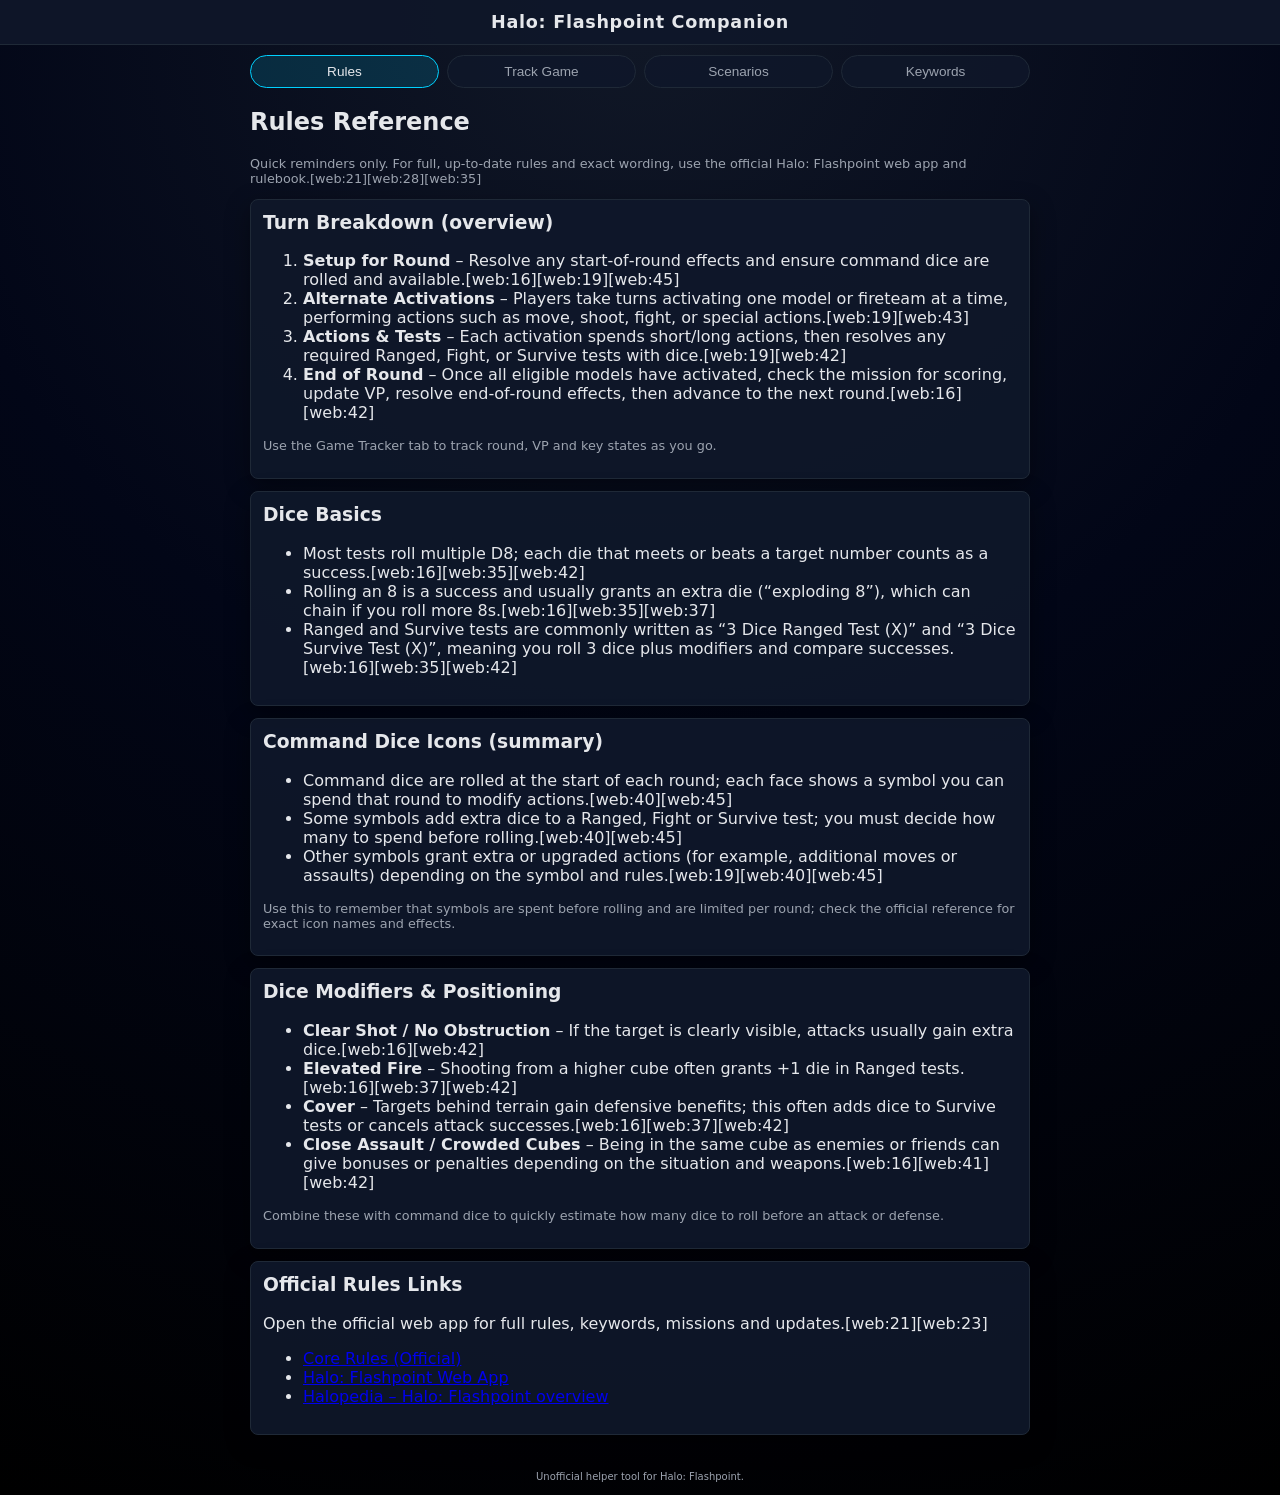
==== index.html @ ab1acfbd "Add files via upload" ====
<!DOCTYPE html>
<html lang="en">
<head>
  <meta charset="UTF-8" />
  <title>Halo: Flashpoint Companion</title>
  <meta name="viewport" content="width=device-width, initial-scale=1.0" />

  <!-- PWA manifest -->
  <link rel="manifest" href="manifest.json" />
  <meta name="theme-color" content="#020617" />

  <!-- iOS-ish support -->
  <link rel="apple-touch-icon" href="icons/icon-192.png" />

  <link rel="stylesheet" href="style.css" />
</head>
<body>
  <header class="topbar">
    <h1>Halo: Flashpoint Companion</h1>
  </header>

  <main>
    <nav class="tabs">
      <button data-tab="rules" class="tab active">Rules</button>
      <button data-tab="tracker" class="tab">Track Game</button>
      <button data-tab="scenarios" class="tab">Scenarios</button>
      <button data-tab="keywords" class="tab">Keywords</button>
    </nav>

    <!-- Rules tab -->
    <section id="tab-rules" class="tab-content active">
      <h2>Rules Reference</h2>
      <p class="hint">
        Quick reminders only. For full, up-to-date rules and exact wording, use the official Halo: Flashpoint web app and rulebook.[web:21][web:28][web:35]
      </p>

      <div class="card">
        <h3>Turn Breakdown (overview)</h3>
        <ol>
          <li><strong>Setup for Round</strong> – Resolve any start‑of‑round effects and ensure command dice are rolled and available.[web:16][web:19][web:45]</li>
          <li><strong>Alternate Activations</strong> – Players take turns activating one model or fireteam at a time, performing actions such as move, shoot, fight, or special actions.[web:19][web:43]</li>
          <li><strong>Actions & Tests</strong> – Each activation spends short/long actions, then resolves any required Ranged, Fight, or Survive tests with dice.[web:19][web:42]</li>
          <li><strong>End of Round</strong> – Once all eligible models have activated, check the mission for scoring, update VP, resolve end‑of‑round effects, then advance to the next round.[web:16][web:42]</li>
        </ol>
        <p class="hint">
          Use the Game Tracker tab to track round, VP and key states as you go.
        </p>
      </div>

      <div class="card">
        <h3>Dice Basics</h3>
        <ul>
          <li>Most tests roll multiple D8; each die that meets or beats a target number counts as a success.[web:16][web:35][web:42]</li>
          <li>Rolling an 8 is a success and usually grants an extra die (“exploding 8”), which can chain if you roll more 8s.[web:16][web:35][web:37]</li>
          <li>Ranged and Survive tests are commonly written as “3 Dice Ranged Test (X)” and “3 Dice Survive Test (X)”, meaning you roll 3 dice plus modifiers and compare successes.[web:16][web:35][web:42]</li>
        </ul>
      </div>

      <div class="card">
        <h3>Command Dice Icons (summary)</h3>
        <ul>
          <li>Command dice are rolled at the start of each round; each face shows a symbol you can spend that round to modify actions.[web:40][web:45]</li>
          <li>Some symbols add extra dice to a Ranged, Fight or Survive test; you must decide how many to spend before rolling.[web:40][web:45]</li>
          <li>Other symbols grant extra or upgraded actions (for example, additional moves or assaults) depending on the symbol and rules.[web:19][web:40][web:45]</li>
        </ul>
        <p class="hint">
          Use this to remember that symbols are spent before rolling and are limited per round; check the official reference for exact icon names and effects.
        </p>
      </div>

      <div class="card">
        <h3>Dice Modifiers & Positioning</h3>
        <ul>
          <li><strong>Clear Shot / No Obstruction</strong> – If the target is clearly visible, attacks usually gain extra dice.[web:16][web:42]</li>
          <li><strong>Elevated Fire</strong> – Shooting from a higher cube often grants +1 die in Ranged tests.[web:16][web:37][web:42]</li>
          <li><strong>Cover</strong> – Targets behind terrain gain defensive benefits; this often adds dice to Survive tests or cancels attack successes.[web:16][web:37][web:42]</li>
          <li><strong>Close Assault / Crowded Cubes</strong> – Being in the same cube as enemies or friends can give bonuses or penalties depending on the situation and weapons.[web:16][web:41][web:42]</li>
        </ul>
        <p class="hint">
          Combine these with command dice to quickly estimate how many dice to roll before an attack or defense.
        </p>
      </div>

      <div class="card">
        <h3>Official Rules Links</h3>
        <p>
          Open the official web app for full rules, keywords, missions and updates.[web:21][web:23]
        </p>
        <ul>
          <li>
            <a href="https://haloflashpoint.manticgames.com/the-app/halo-flashpoint-rules/" target="_blank" rel="noopener">
              Core Rules (Official)
            </a>
          </li>
          <li>
            <a href="https://haloflashpoint.manticgames.com/the-app/" target="_blank" rel="noopener">
              Halo: Flashpoint Web App
            </a>
          </li>
          <li>
            <a href="https://www.halopedia.org/Halo:_Flashpoint" target="_blank" rel="noopener">
              Halopedia – Halo: Flashpoint overview
            </a>
          </li>
        </ul>
      </div>
    </section>

    <!-- Tracker tab -->
    <section id="tab-tracker" class="tab-content">
      <h2>Game Tracker</h2>
      <form id="game-meta" class="card">
        <div class="field-row">
          <label>Player 1</label>
          <input type="text" id="p1-name" placeholder="Player 1" />
        </div>
        <div class="field-row">
          <label>Player 2</label>
          <input type="text" id="p2-name" placeholder="Player 2" />
        </div>
        <div class="field-row">
          <label>Mission</label>
          <input type="text" id="mission" placeholder="Mission name" />
        </div>
        <button type="button" id="save-meta">Save Details</button>
      </form>

      <section class="card scoreboard">
        <div class="round-counter">
          <h3>Round</h3>
          <div class="counter-display">
            <button type="button" data-action="round-dec">−</button>
            <span id="round-value">1</span>
            <button type="button" data-action="round-inc">+</button>
          </div>
        </div>

        <div class="scores">
          <div class="score-block">
            <h3 id="p1-label">Player 1</h3>
            <div class="counter-display">
              <button type="button" data-action="p1-dec">−</button>
              <span id="p1-score">0</span>
              <button type="button" data-action="p1-inc">+</button>
            </div>
          </div>
          <div class="score-block">
            <h3 id="p2-label">Player 2</h3>
            <div class="counter-display">
              <button type="button" data-action="p2-dec">−</button>
              <span id="p2-score">0</span>
              <button type="button" data-action="p2-inc">+</button>
            </div>
          </div>
        </div>
        <button type="button" id="reset-game" class="danger">Reset Game</button>
      </section>

      <section class="card">
        <h3>States</h3>
        <p class="hint">
          Use these toggles during a round (for example, to mark activated fireteams, objectives held, special conditions).
        </p>
        <div id="state-list" class="state-list">
          <!-- Items added here -->
        </div>
        <div class="field-row">
          <input type="text" id="new-state-name" placeholder="Add state (e.g. P1 Objective A)" />
          <button type="button" id="add-state">Add</button>
        </div>
        <button type="button" id="clear-states">Clear All States</button>
      </section>
    </section>

    <!-- Scenarios tab -->
    <section id="tab-scenarios" class="tab-content">
      <h2>Scenarios & Notes</h2>
      <p class="hint">
        Keep short notes for your favourite missions or custom modes.[web:27][web:29]
      </p>

      <section class="card">
        <h3>Scenario List</h3>
        <ul id="scenario-list" class="scenario-list">
          <!-- filled from JS -->
        </ul>
        <div class="field-row">
          <input type="text" id="new-scenario-name" placeholder="Scenario name" />
          <button type="button" id="add-scenario">Add</button>
        </div>
      </section>

      <section class="card">
        <h3>Scenario Notes</h3>
        <select id="scenario-select"></select>
        <textarea id="scenario-notes" rows="6" placeholder="Deployment, objectives, special rules, etc."></textarea>
        <button type="button" id="save-scenario-notes">Save Notes</button>
      </section>
    </section>

    <!-- Keywords tab -->
    <section id="tab-keywords" class="tab-content">
      <h2>Keyword Quick Reference</h2>
      <p class="hint">
        Short reminders only; always check the official rules if there is any doubt.[web:16][web:35][web:36]
      </p>

      <div class="card">
        <h3>Common Keywords (examples)</h3>
        <dl class="keyword-list">
          <dt>Explosive / Grenade</dt>
          <dd>Often trigger additional tests (for example, Frag (n)) after a hit; nearby models may make Survive tests with limited modifiers or rerolls.[web:16][web:36][web:44]</dd>

          <dt>Frag (n)</dt>
          <dd>After a successful hit, roll (n) dice for attack strength, then models in the target area make Survive tests; damage is based on the difference in successes.[web:16][web:36][web:44]</dd>

          <dt>High Ground</dt>
          <dd>Attacker in an elevated cube typically gains an extra die to Ranged tests against lower targets.[web:16][web:37][web:42]</dd>

          <dt>Cover</dt>
          <dd>Target obscured by terrain/models gains a defensive benefit; may add dice to Survive tests or cancel attack successes.[web:16][web:37][web:42]</dd>

          <dt>Crouch / Defensive Posture</dt>
          <dd>Grants a defensive bonus, often via extra Survive dice or modifiers when the model is shot at.[web:16][web:43]</dd>

          <dt>Melee / Brawler‑style keywords</dt>
          <dd>Provide bonuses in Fight tests, sometimes based on friendly models in the same cube or weapon traits.[web:16][web:35][web:41]</dd>
        </dl>
      </div>

      <div class="card">
        <h3>Your Own Keywords</h3>
        <p class="hint">
          Use this space for house rules or reminders specific to your group.
        </p>
        <textarea id="custom-keywords" rows="8" placeholder="Add your own keyword reminders here (e.g. faction traits, house rules)."></textarea>
        <button type="button" id="save-custom-keywords">Save Notes</button>
      </div>
    </section>
  </main>

  <footer>
    <small>Unofficial helper tool for Halo: Flashpoint.</small>
  </footer>

  <script src="app.js"></script>

  <script>
    if ('serviceWorker' in navigator) {
      window.addEventListener('load', () => {
        navigator.serviceWorker.register('service-worker.js')
          .catch(err => console.error('SW registration failed', err));
      });
    }
  </script>
</body>
</html>
---- style.css ----
:root {
  --bg: #05060a;
  --bg-alt: #111827;
  --card: #111827;
  --accent: #00d1ff;
  --accent-soft: rgba(0, 209, 255, 0.15);
  --text: #e5e7eb;
  --muted: #9ca3af;
  --danger: #f97373;
  --border: #1f2937;
  --radius: 8px;
  --spacing: 12px;
  --font: system-ui, -apple-system, BlinkMacSystemFont, "Segoe UI", sans-serif;
}

* {
  box-sizing: border-box;
}

body {
  margin: 0;
  font-family: var(--font);
  background: radial-gradient(circle at top, #111827 0, #020617 45%, #000 100%);
  color: var(--text);
}

.topbar {
  padding: 12px;
  text-align: center;
  background: rgba(15, 23, 42, 0.95);
  border-bottom: 1px solid var(--border);
  position: sticky;
  top: 0;
  z-index: 10;
}

.topbar h1 {
  margin: 0;
  font-size: 1.1rem;
  letter-spacing: 0.04em;
}

main {
  padding: 10px;
  max-width: 800px;
  margin: 0 auto;
}

/* Tabs */

.tabs {
  display: flex;
  gap: 8px;
  margin-bottom: 10px;
  flex-wrap: wrap;
}

.tab {
  flex: 1;
  padding: 8px;
  border-radius: 999px;
  border: 1px solid var(--border);
  background: rgba(15, 23, 42, 0.9);
  color: var(--muted);
  font-size: 0.85rem;
}

.tab.active {
  background: var(--accent-soft);
  border-color: var(--accent);
  color: var(--text);
}

.tab-content {
  display: none;
}

.tab-content.active {
  display: block;
}

/* Cards */

.card {
  background: rgba(15, 23, 42, 0.92);
  border-radius: var(--radius);
  border: 1px solid var(--border);
  padding: 12px;
  margin-bottom: 12px;
  box-shadow: 0 8px 24px rgba(0, 0, 0, 0.4);
}

.card h3 {
  margin-top: 0;
}

/* Form elements */

.field-row {
  display: flex;
  gap: 8px;
  margin-bottom: 8px;
  align-items: center;
}

.field-row label {
  flex: 0 0 80px;
  font-size: 0.85rem;
  color: var(--muted);
}

.field-row input,
textarea,
select {
  flex: 1;
  padding: 6px 8px;
  border-radius: 6px;
  border: 1px solid var(--border);
  background: #020617;
  color: var(--text);
  font-size: 0.9rem;
}

textarea {
  width: 100%;
  margin: 8px 0;
}

/* Buttons */

button {
  padding: 6px 10px;
  border-radius: 999px;
  border: 1px solid var(--border);
  background: #0f172a;
  color: var(--text);
  font-size: 0.9rem;
}

button:hover {
  border-color: var(--accent);
  cursor: pointer;
}

button.danger {
  border-color: var(--danger);
  color: var(--danger);
}

/* Scoreboard */

.scoreboard {
  display: grid;
  grid-template-columns: 1fr 2fr;
  gap: 10px;
  align-items: center;
}

.round-counter,
.scores {
  display: flex;
  flex-direction: column;
  gap: 8px;
}

.counter-display {
  display: flex;
  align-items: center;
  justify-content: center;
  gap: 6px;
}

.counter-display span {
  min-width: 32px;
  text-align: center;
  font-size: 1.2rem;
}

/* State list */

.state-list {
  display: flex;
  flex-wrap: wrap;
  gap: 6px;
  margin-bottom: 8px;
}

.state-pill {
  padding: 4px 8px;
  border-radius: 16px;
  border: 1px solid var(--border);
  background: #020617;
  font-size: 0.8rem;
  display: flex;
  align-items: center;
  gap: 4px;
}

.state-pill.active {
  border-color: var(--accent);
  background: var(--accent-soft);
}

.state-pill button {
  padding: 0 6px;
  font-size: 0.8rem;
}

/* Scenarios */

.scenario-list {
  list-style: none;
  padding: 0;
  margin: 0 0 8px 0;
}

.scenario-list li {
  padding: 4px 0;
  font-size: 0.9rem;
}

/* Keywords */

.keyword-list {
  margin: 0;
}

.keyword-list dt {
  font-weight: 600;
  margin-top: 6px;
}

.keyword-list dd {
  margin: 0 0 4px 0;
  font-size: 0.85rem;
  color: var(--muted);
}

/* Helpers */

.hint {
  font-size: 0.8rem;
  color: var(--muted);
}

footer {
  text-align: center;
  padding: 12px;
  font-size: 0.75rem;
  color: var(--muted);
}
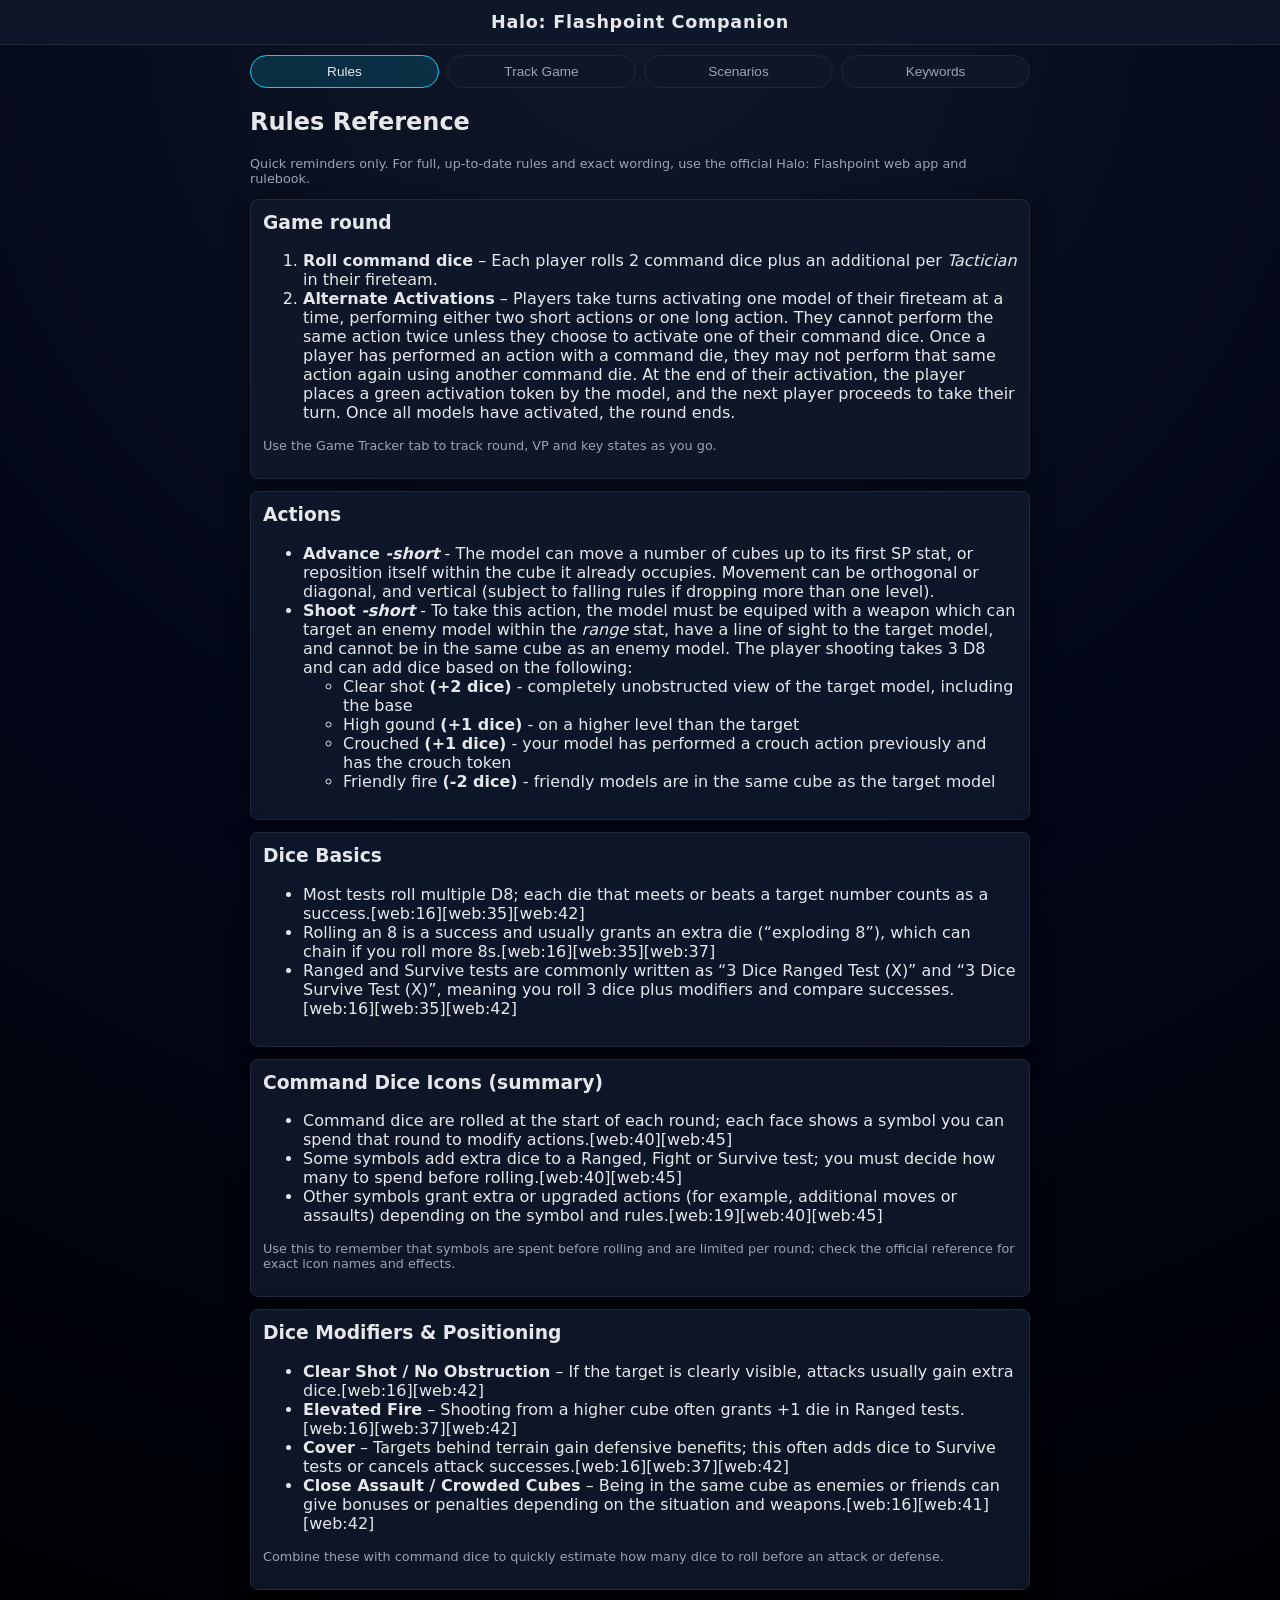
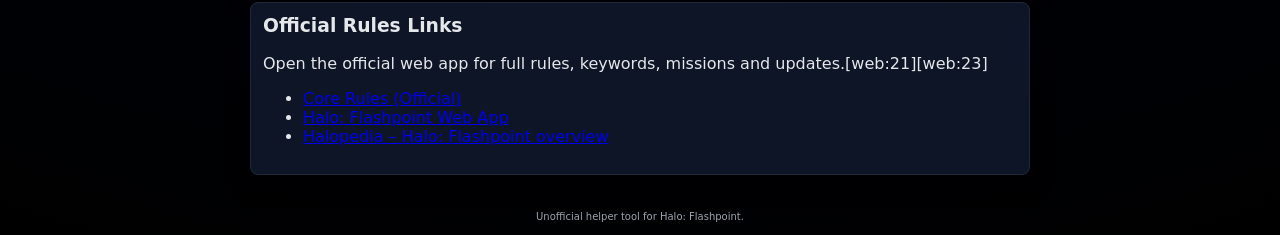
==== commit a0e0076a: "Add files via upload" ====
--- a/index.html
+++ b/index.html
@@ -31,20 +31,32 @@
     <section id="tab-rules" class="tab-content active">
       <h2>Rules Reference</h2>
       <p class="hint">
-        Quick reminders only. For full, up-to-date rules and exact wording, use the official Halo: Flashpoint web app and rulebook.[web:21][web:28][web:35]
+        Quick reminders only. For full, up-to-date rules and exact wording, use the official Halo: Flashpoint web app and rulebook.
       </p>
 
       <div class="card">
-        <h3>Turn Breakdown (overview)</h3>
+        <h3>Game round</h3>
         <ol>
-          <li><strong>Setup for Round</strong> – Resolve any start‑of‑round effects and ensure command dice are rolled and available.[web:16][web:19][web:45]</li>
-          <li><strong>Alternate Activations</strong> – Players take turns activating one model or fireteam at a time, performing actions such as move, shoot, fight, or special actions.[web:19][web:43]</li>
-          <li><strong>Actions & Tests</strong> – Each activation spends short/long actions, then resolves any required Ranged, Fight, or Survive tests with dice.[web:19][web:42]</li>
-          <li><strong>End of Round</strong> – Once all eligible models have activated, check the mission for scoring, update VP, resolve end‑of‑round effects, then advance to the next round.[web:16][web:42]</li>
+          <li><strong>Roll command dice</strong> – Each player rolls 2 command dice plus an additional per <i>Tactician</i> in their fireteam.</li>
+          <li><strong>Alternate Activations</strong> – Players take turns activating one model of their fireteam at a time, performing either two short actions or one long action. They cannot perform the same action twice unless they choose to activate one of their command dice. Once a player has performed an action with a command die, they may not perform that same action again using another command die. At the end of their activation, the player places a green activation token by the model, and the next player proceeds to take their turn. Once all models have activated, the round ends.</li>
         </ol>
         <p class="hint">
           Use the Game Tracker tab to track round, VP and key states as you go.
         </p>
+      </div>
+
+      <div class="card">
+        <h3>Actions</h3>
+        <ul>
+          <li><strong>Advance <i>-short</i></strong> - The model can move a number of cubes up to its first SP stat, or reposition itself within the cube it already occupies. Movement can be orthogonal or diagonal, and vertical (subject to falling rules if dropping more than one level).</li>
+          <li><strong>Shoot <i>-short</i></strong> - To take this action, the model must be equiped with a weapon which can target an enemy model within the <i>range</i> stat, have a line of sight to the target model, and cannot be in the same cube as an enemy model. The player shooting takes 3 D8 and can add dice based on the following:
+          <ul>
+            <li>Clear shot <strong> (+2 dice)</strong> - completely unobstructed view of the target model, including the base</li>
+            <li>High gound <strong> (+1 dice)</strong> - on a higher level than the target</li>
+            <li>Crouched <strong> (+1 dice)</strong> - your model has performed a crouch action previously and has the crouch token</li>
+            <li>Friendly fire <strong> (-2 dice)</strong> - friendly models are in the same cube as the target model</li>
+          </ul> </li>
+        </ul>
       </div>
 
       <div class="card">
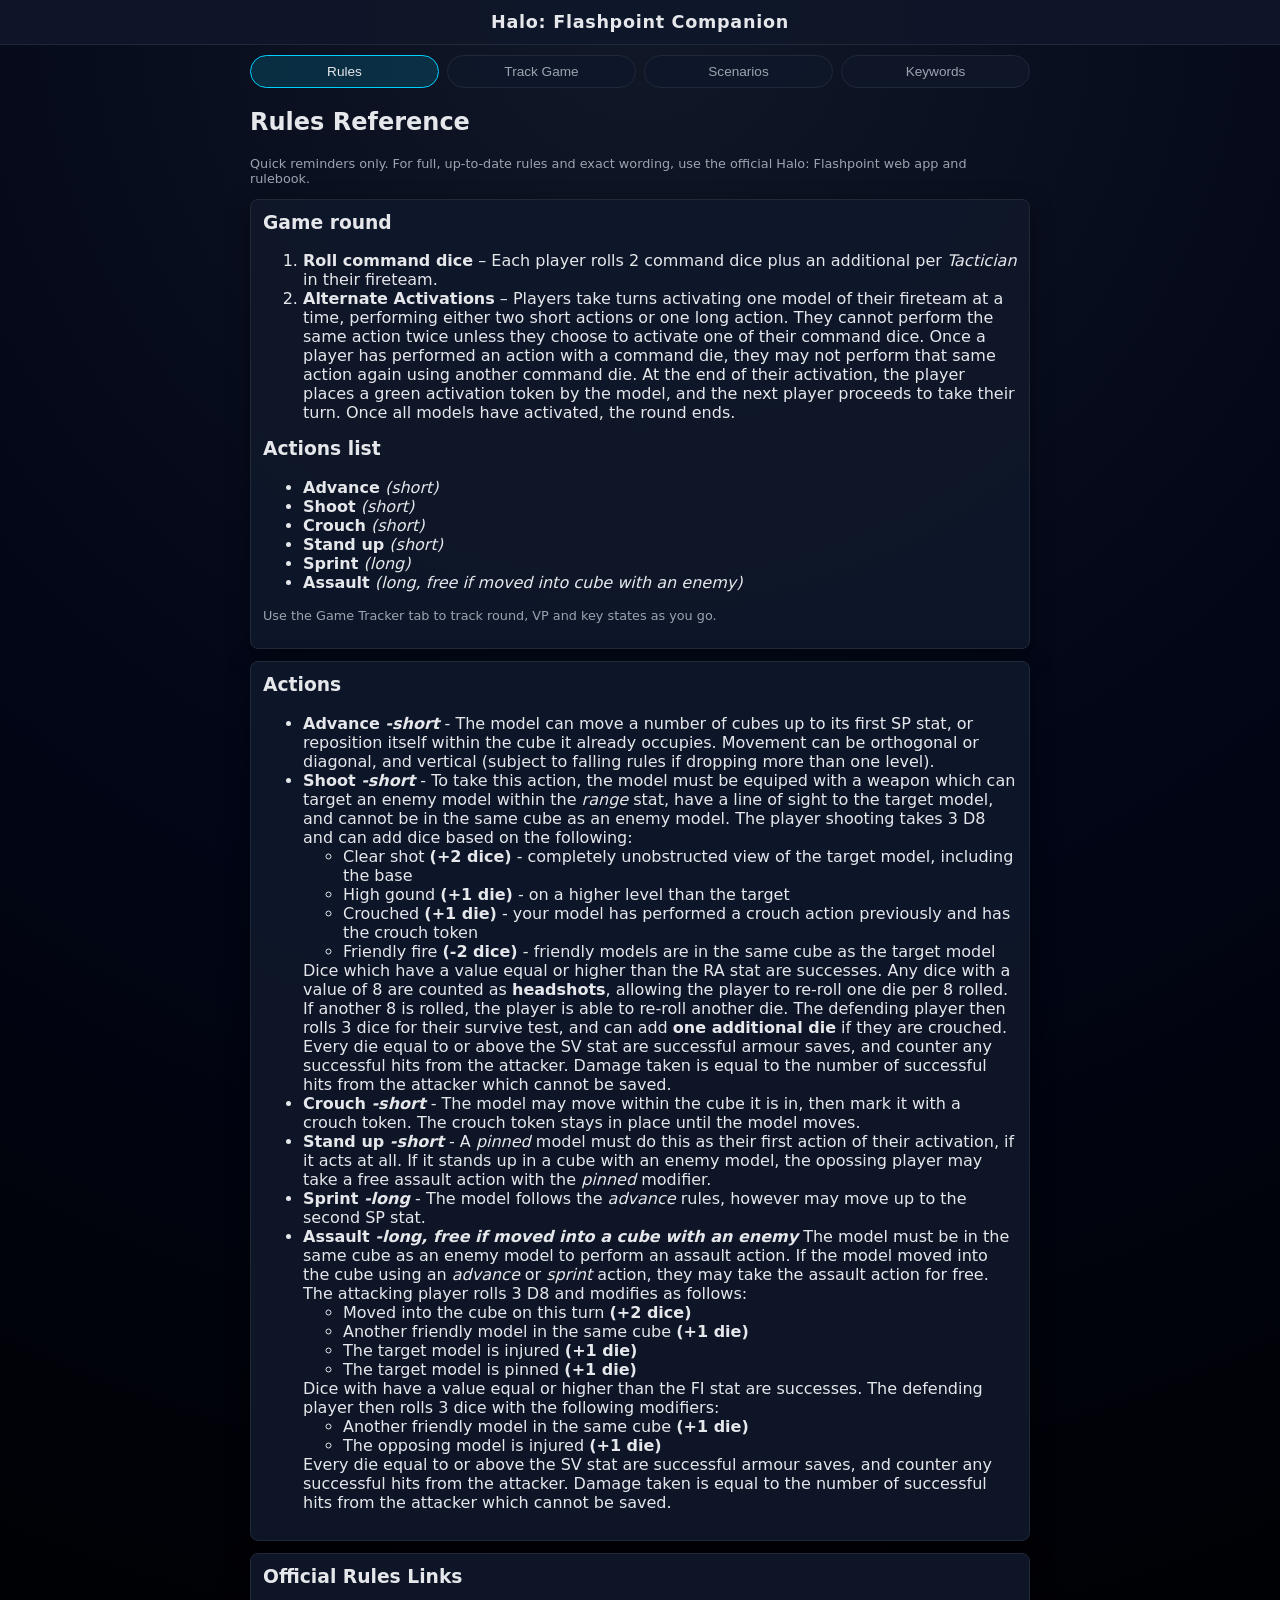
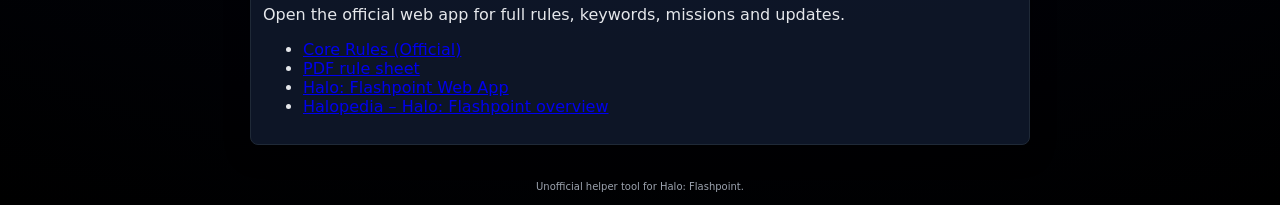
==== commit 2f2614f7: "Add files via upload" ====
--- a/index.html
+++ b/index.html
@@ -40,6 +40,16 @@
           <li><strong>Roll command dice</strong> – Each player rolls 2 command dice plus an additional per <i>Tactician</i> in their fireteam.</li>
           <li><strong>Alternate Activations</strong> – Players take turns activating one model of their fireteam at a time, performing either two short actions or one long action. They cannot perform the same action twice unless they choose to activate one of their command dice. Once a player has performed an action with a command die, they may not perform that same action again using another command die. At the end of their activation, the player places a green activation token by the model, and the next player proceeds to take their turn. Once all models have activated, the round ends.</li>
         </ol>
+        <h3>Actions list</h3>
+        <ul>
+          <li><strong>Advance</strong> <i>(short)</i></li>
+          <li><strong>Shoot</strong> <i>(short)</i></li>
+          <li><strong>Crouch</strong> <i>(short)</i></li>
+          <li><strong>Stand up</strong> <i>(short)</i></li>
+          <li><strong>Sprint</strong> <i>(long)</i></li>
+          <li><strong>Assault</strong> <i>(long, free if moved into cube with an enemy)</i></li>
+
+        </ul>
         <p class="hint">
           Use the Game Tracker tab to track round, VP and key states as you go.
         </p>
@@ -52,56 +62,48 @@
           <li><strong>Shoot <i>-short</i></strong> - To take this action, the model must be equiped with a weapon which can target an enemy model within the <i>range</i> stat, have a line of sight to the target model, and cannot be in the same cube as an enemy model. The player shooting takes 3 D8 and can add dice based on the following:
           <ul>
             <li>Clear shot <strong> (+2 dice)</strong> - completely unobstructed view of the target model, including the base</li>
-            <li>High gound <strong> (+1 dice)</strong> - on a higher level than the target</li>
-            <li>Crouched <strong> (+1 dice)</strong> - your model has performed a crouch action previously and has the crouch token</li>
+            <li>High gound <strong> (+1 die)</strong> - on a higher level than the target</li>
+            <li>Crouched <strong> (+1 die)</strong> - your model has performed a crouch action previously and has the crouch token</li>
             <li>Friendly fire <strong> (-2 dice)</strong> - friendly models are in the same cube as the target model</li>
-          </ul> </li>
-        </ul>
-      </div>
-
-      <div class="card">
-        <h3>Dice Basics</h3>
-        <ul>
-          <li>Most tests roll multiple D8; each die that meets or beats a target number counts as a success.[web:16][web:35][web:42]</li>
-          <li>Rolling an 8 is a success and usually grants an extra die (“exploding 8”), which can chain if you roll more 8s.[web:16][web:35][web:37]</li>
-          <li>Ranged and Survive tests are commonly written as “3 Dice Ranged Test (X)” and “3 Dice Survive Test (X)”, meaning you roll 3 dice plus modifiers and compare successes.[web:16][web:35][web:42]</li>
-        </ul>
-      </div>
-
-      <div class="card">
-        <h3>Command Dice Icons (summary)</h3>
-        <ul>
-          <li>Command dice are rolled at the start of each round; each face shows a symbol you can spend that round to modify actions.[web:40][web:45]</li>
-          <li>Some symbols add extra dice to a Ranged, Fight or Survive test; you must decide how many to spend before rolling.[web:40][web:45]</li>
-          <li>Other symbols grant extra or upgraded actions (for example, additional moves or assaults) depending on the symbol and rules.[web:19][web:40][web:45]</li>
-        </ul>
-        <p class="hint">
-          Use this to remember that symbols are spent before rolling and are limited per round; check the official reference for exact icon names and effects.
-        </p>
-      </div>
-
-      <div class="card">
-        <h3>Dice Modifiers & Positioning</h3>
-        <ul>
-          <li><strong>Clear Shot / No Obstruction</strong> – If the target is clearly visible, attacks usually gain extra dice.[web:16][web:42]</li>
-          <li><strong>Elevated Fire</strong> – Shooting from a higher cube often grants +1 die in Ranged tests.[web:16][web:37][web:42]</li>
-          <li><strong>Cover</strong> – Targets behind terrain gain defensive benefits; this often adds dice to Survive tests or cancels attack successes.[web:16][web:37][web:42]</li>
-          <li><strong>Close Assault / Crowded Cubes</strong> – Being in the same cube as enemies or friends can give bonuses or penalties depending on the situation and weapons.[web:16][web:41][web:42]</li>
-        </ul>
-        <p class="hint">
-          Combine these with command dice to quickly estimate how many dice to roll before an attack or defense.
-        </p>
+          </ul>
+          Dice which have a value equal or higher than the RA stat are successes.
+          Any dice with a value of 8 are counted as <strong>headshots</strong>, allowing the player to re-roll one die per 8 rolled. If another 8 is rolled, the player is able to re-roll another die.
+
+          The defending player then rolls 3 dice for their survive test, and can add <strong>one additional die</strong> if they are crouched. Every die equal to or above the SV stat are successful armour saves, and counter any successful hits from the attacker. Damage taken is equal to the number of successful hits from the attacker which cannot be saved. </li>
+          <li><strong>Crouch <i>-short</i></strong> - The model may move within the cube it is in, then mark it with a crouch token. The crouch token stays in place until the model moves.</li>
+          <li><strong>Stand up <i>-short</i></strong> - A <i>pinned</i> model must do this as their first action of their activation, if it acts at all. If it stands up in a cube with an enemy model, the opossing player may take a free assault action with the <i>pinned</i> modifier.</li>
+          <li><strong>Sprint <i>-long</i></strong> - The model follows the <i>advance</i> rules, however may move up to the second SP stat. </li>
+          <li><strong>Assault <i>-long, free if moved into a cube with an enemy</i></strong> The model must be in the same cube as an enemy model to perform an assault action. If the model moved into the cube using an <i>advance</i> or <i>sprint</i> action, they may take the assault action for free. The attacking player rolls 3 D8 and modifies as follows:
+          <ul>
+            <li>Moved into the cube on this turn <strong>(+2 dice)</strong></li>
+            <li>Another friendly model in the same cube <strong>(+1 die)</strong></li>
+            <li>The target model is injured <strong>(+1 die)</strong></li>
+            <li>The target model is pinned <strong>(+1 die)</strong></li>
+          </ul>
+          Dice with have a value equal or higher than the FI stat are successes. 
+          The defending player then rolls 3 dice with the following modifiers:
+          <ul>
+            <li>Another friendly model in the same cube <strong>(+1 die)</strong></li>
+            <li>The opposing model is injured <strong>(+1 die)</strong></li>
+          </ul>
+          Every die equal to or above the SV stat are successful armour saves, and counter any successful hits from the attacker. Damage taken is equal to the number of successful hits from the attacker which cannot be saved. </li>
+        </ul>
       </div>
 
       <div class="card">
         <h3>Official Rules Links</h3>
         <p>
-          Open the official web app for full rules, keywords, missions and updates.[web:21][web:23]
+          Open the official web app for full rules, keywords, missions and updates.
         </p>
         <ul>
           <li>
             <a href="https://haloflashpoint.manticgames.com/the-app/halo-flashpoint-rules/" target="_blank" rel="noopener">
               Core Rules (Official)
+            </a>
+          </li>
+          <li>
+            <a href="https://www.orderofgamers.com/downloads/HaloFlashpoint_v2.3.pdf" target="_blank" rel="noopener">
+              PDF rule sheet
             </a>
           </li>
           <li>
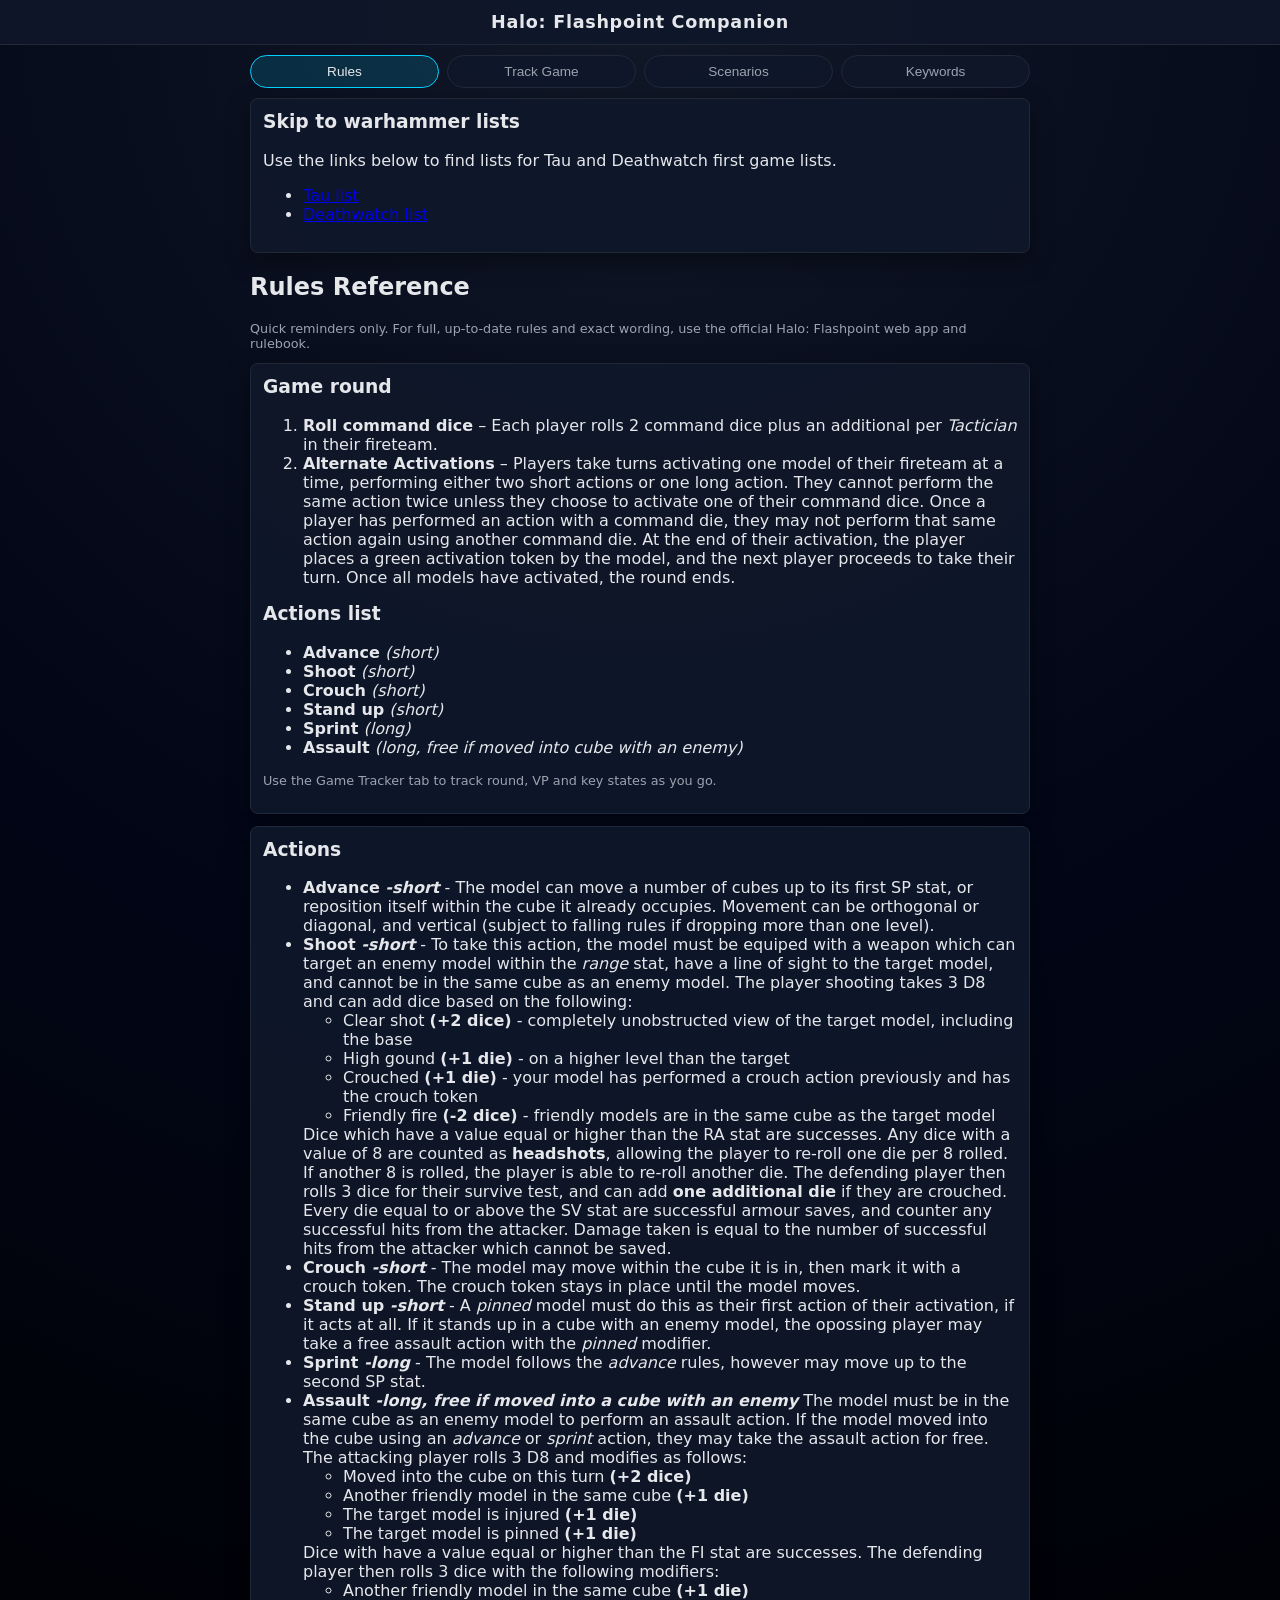
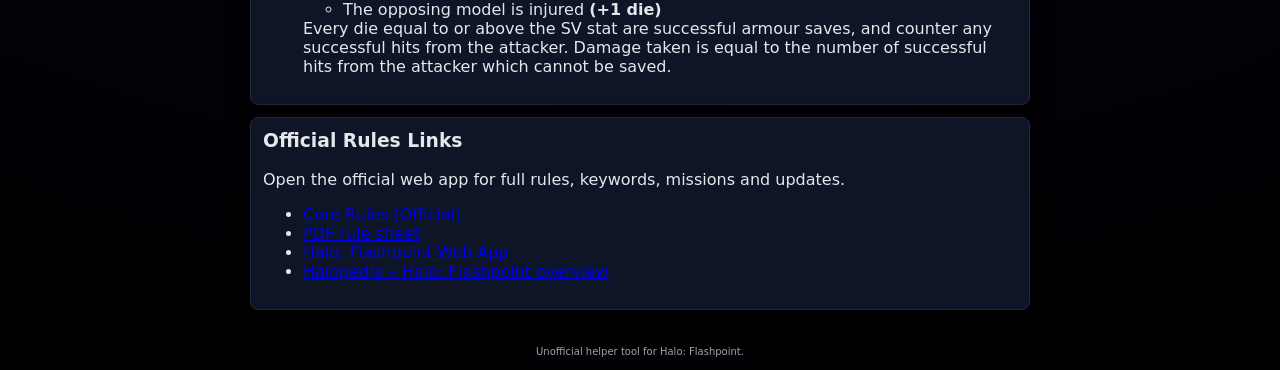
==== commit f7d1c39e: "Add files via upload" ====
--- a/index.html
+++ b/index.html
@@ -29,6 +29,25 @@
 
     <!-- Rules tab -->
     <section id="tab-rules" class="tab-content active">
+      <div class="card">
+        <h3>Skip to warhammer lists</h3>
+        <p>
+          Use the links below to find lists for Tau and Deathwatch first game lists.
+        </p>
+        <ul>
+          <li>
+            <a href="warhammer/tau-list.html" target="_blank" rel="noopener">
+              Tau list
+            </a>
+          </li>
+          <li>
+            <a href="warhammer/deathwatch-list.html" target="_blank" rel="noopener">
+              Deathwatch list
+            </a>
+          </li>
+        </ul>
+      </div>
+
       <h2>Rules Reference</h2>
       <p class="hint">
         Quick reminders only. For full, up-to-date rules and exact wording, use the official Halo: Flashpoint web app and rulebook.
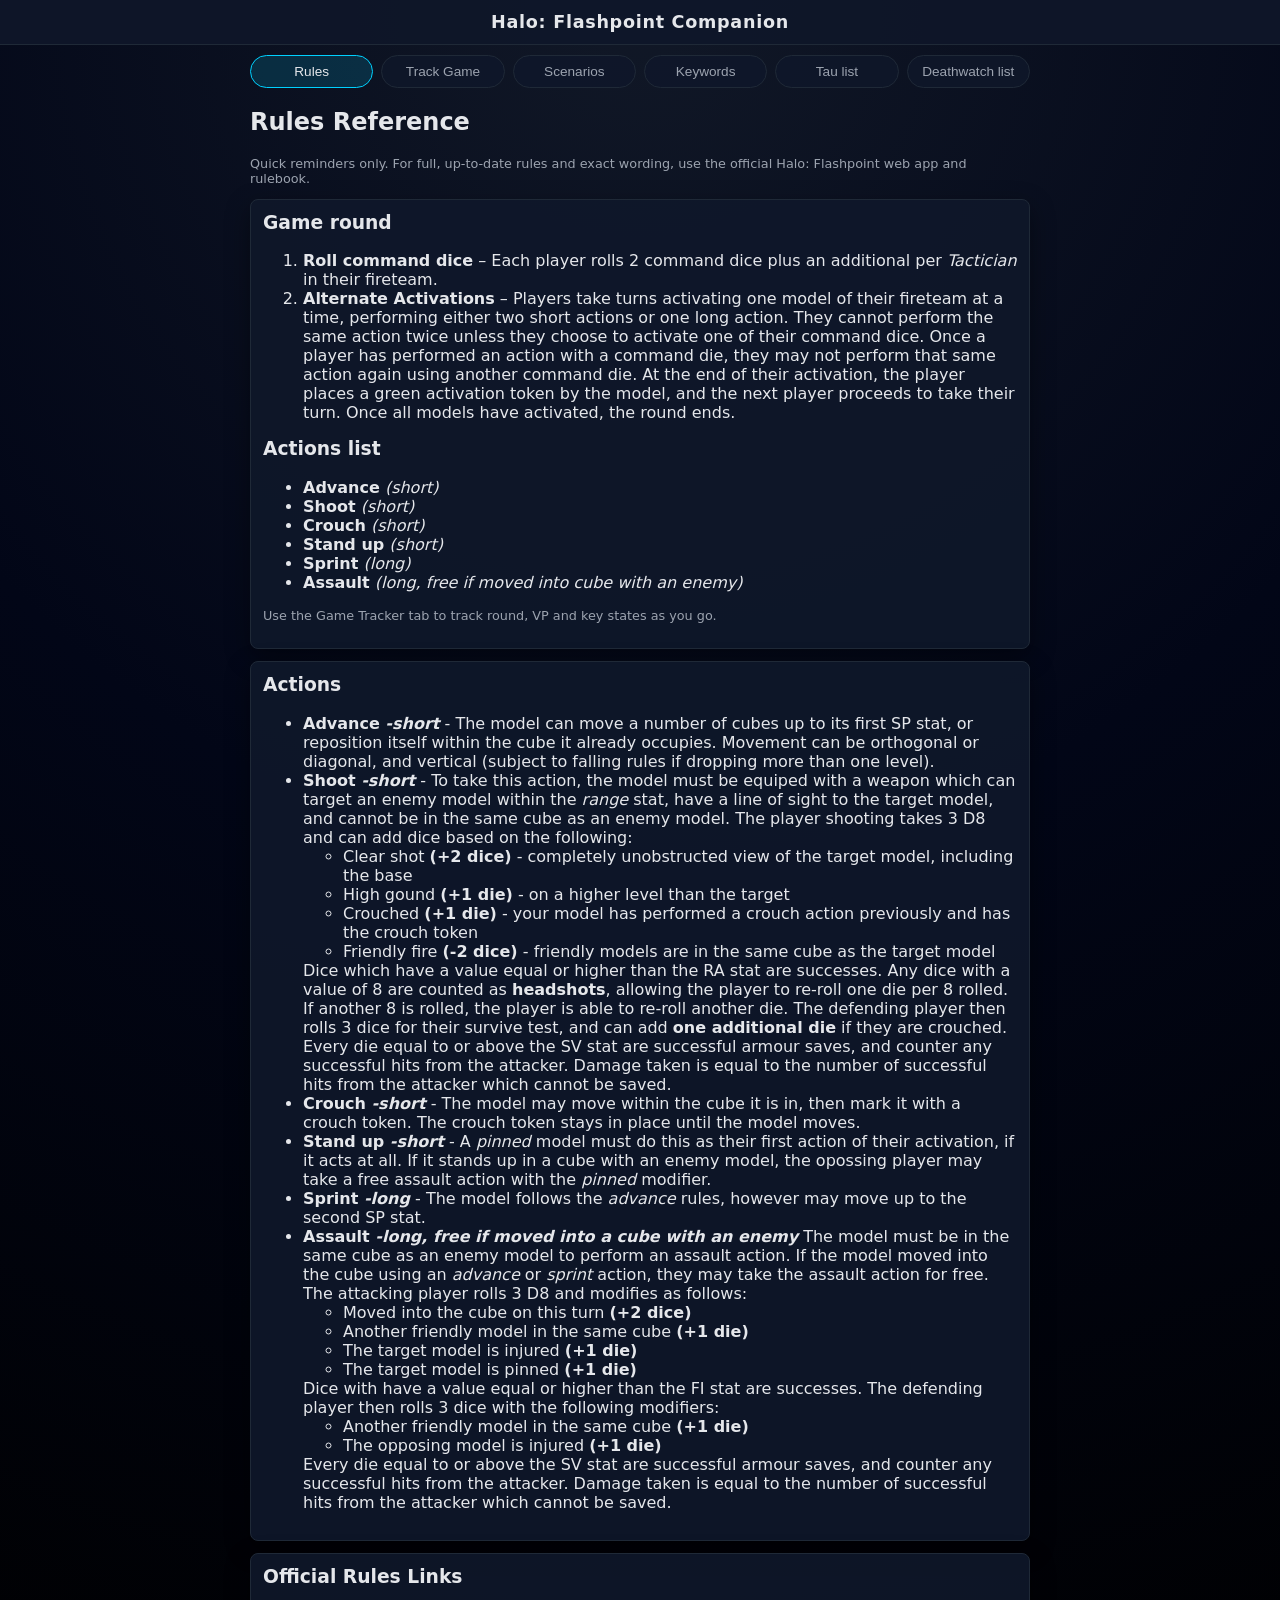
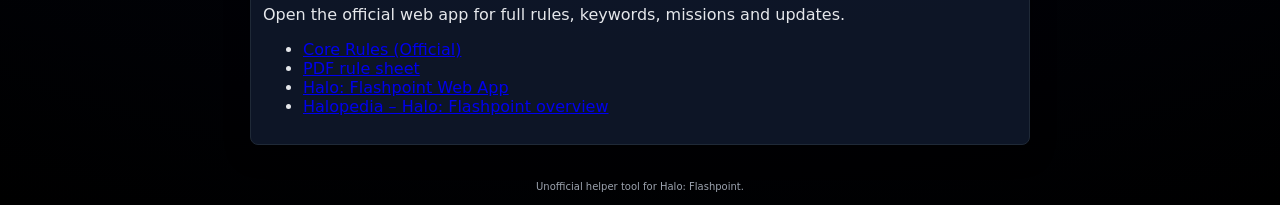
==== commit 5d18cb97: "Add files via upload" ====
--- a/index.html
+++ b/index.html
@@ -25,29 +25,12 @@
       <button data-tab="tracker" class="tab">Track Game</button>
       <button data-tab="scenarios" class="tab">Scenarios</button>
       <button data-tab="keywords" class="tab">Keywords</button>
+      <button class="tab" onclick="window.location.href='warhammer/tau-list.html'">Tau list</button>
+      <button class="tab" onclick="window.location.href='warhammer/deathwatch-list.html'">Deathwatch list</button>
     </nav>
 
     <!-- Rules tab -->
     <section id="tab-rules" class="tab-content active">
-      <div class="card">
-        <h3>Skip to warhammer lists</h3>
-        <p>
-          Use the links below to find lists for Tau and Deathwatch first game lists.
-        </p>
-        <ul>
-          <li>
-            <a href="warhammer/tau-list.html" target="_blank" rel="noopener">
-              Tau list
-            </a>
-          </li>
-          <li>
-            <a href="warhammer/deathwatch-list.html" target="_blank" rel="noopener">
-              Deathwatch list
-            </a>
-          </li>
-        </ul>
-      </div>
-
       <h2>Rules Reference</h2>
       <p class="hint">
         Quick reminders only. For full, up-to-date rules and exact wording, use the official Halo: Flashpoint web app and rulebook.
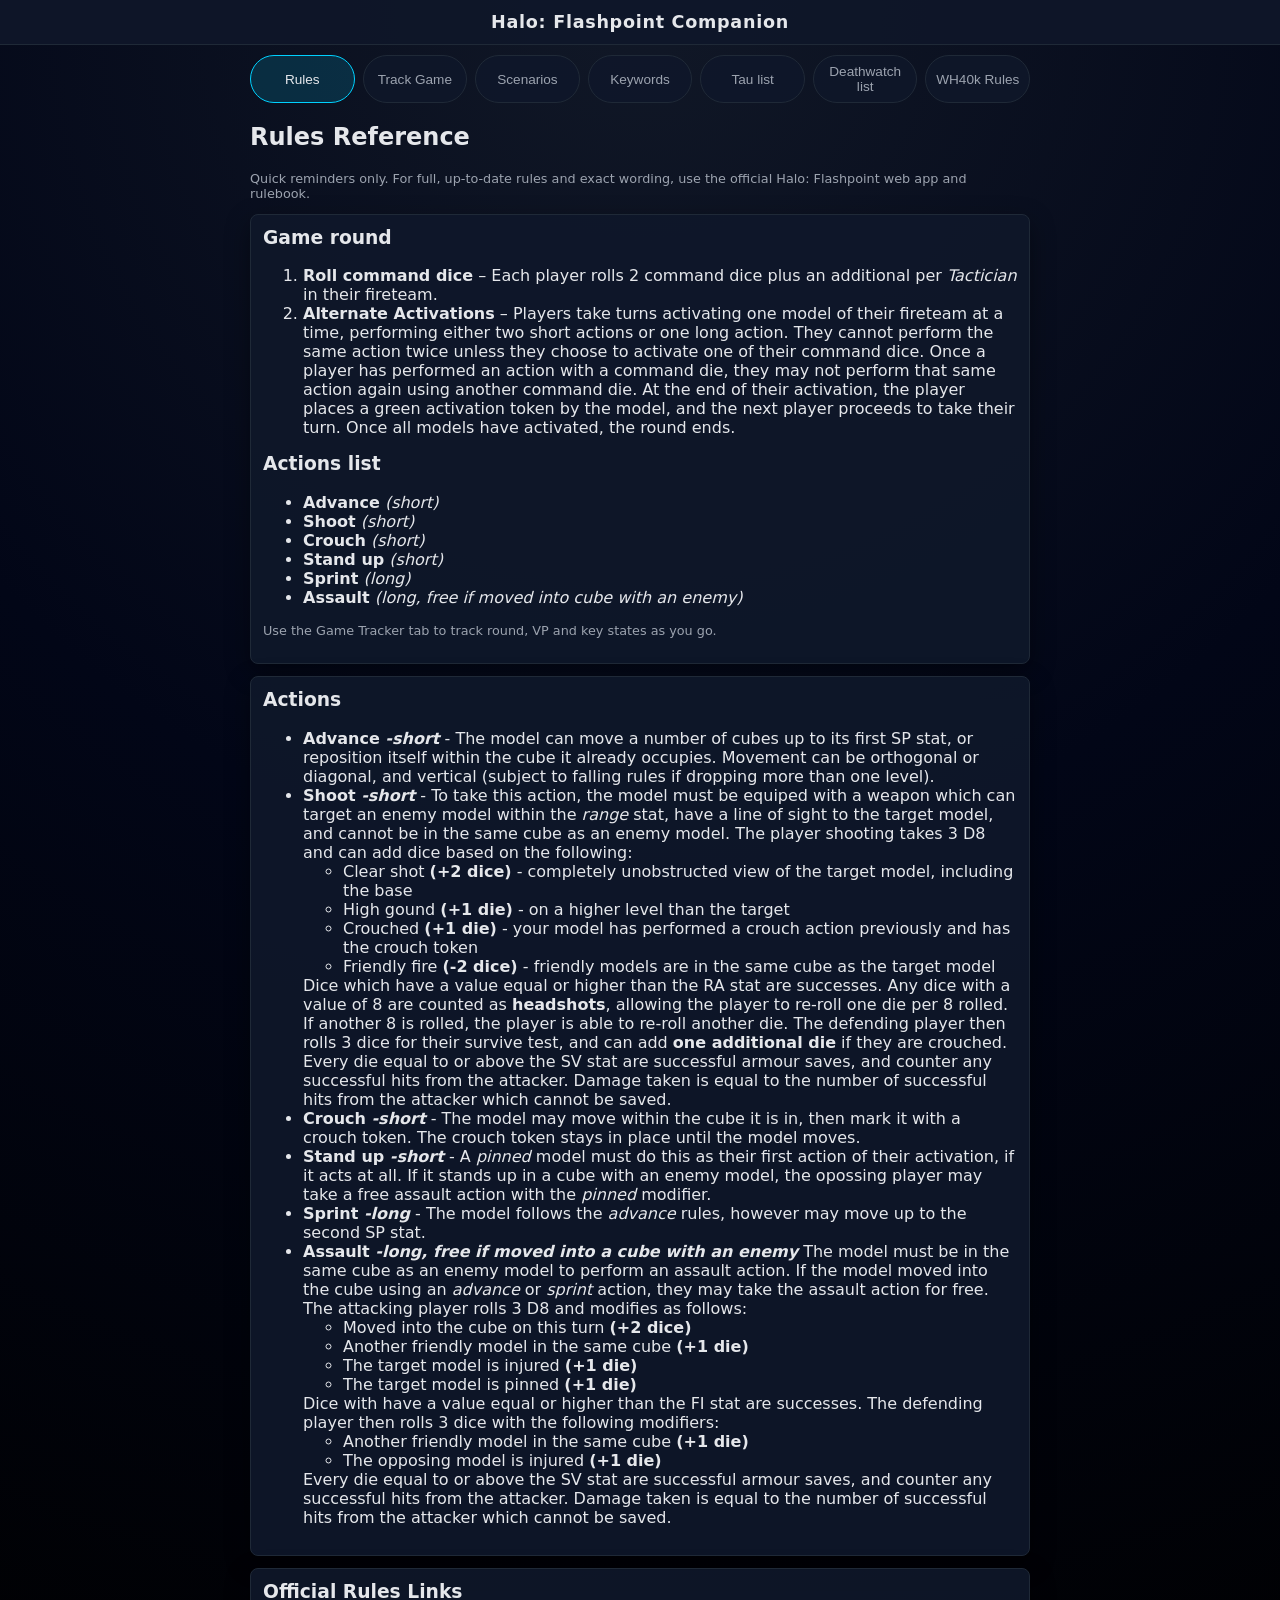
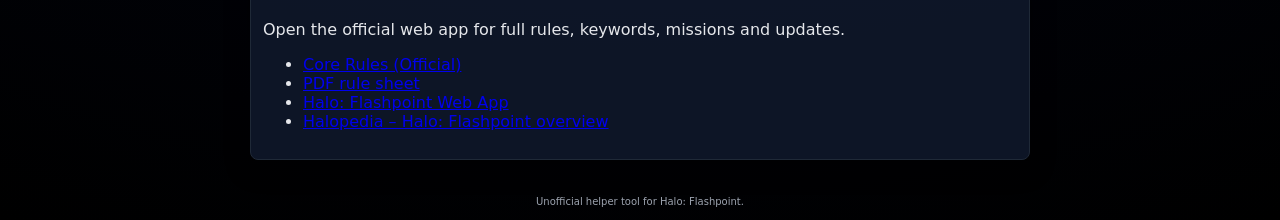
==== commit ff7051fd: "Add files via upload" ====
--- a/index.html
+++ b/index.html
@@ -27,6 +27,7 @@
       <button data-tab="keywords" class="tab">Keywords</button>
       <button class="tab" onclick="window.location.href='warhammer/tau-list.html'">Tau list</button>
       <button class="tab" onclick="window.location.href='warhammer/deathwatch-list.html'">Deathwatch list</button>
+      <button class="tab" onclick="window.location.href='warhammer/wh40k-rules.html'">WH40k Rules</button>
     </nav>
 
     <!-- Rules tab -->
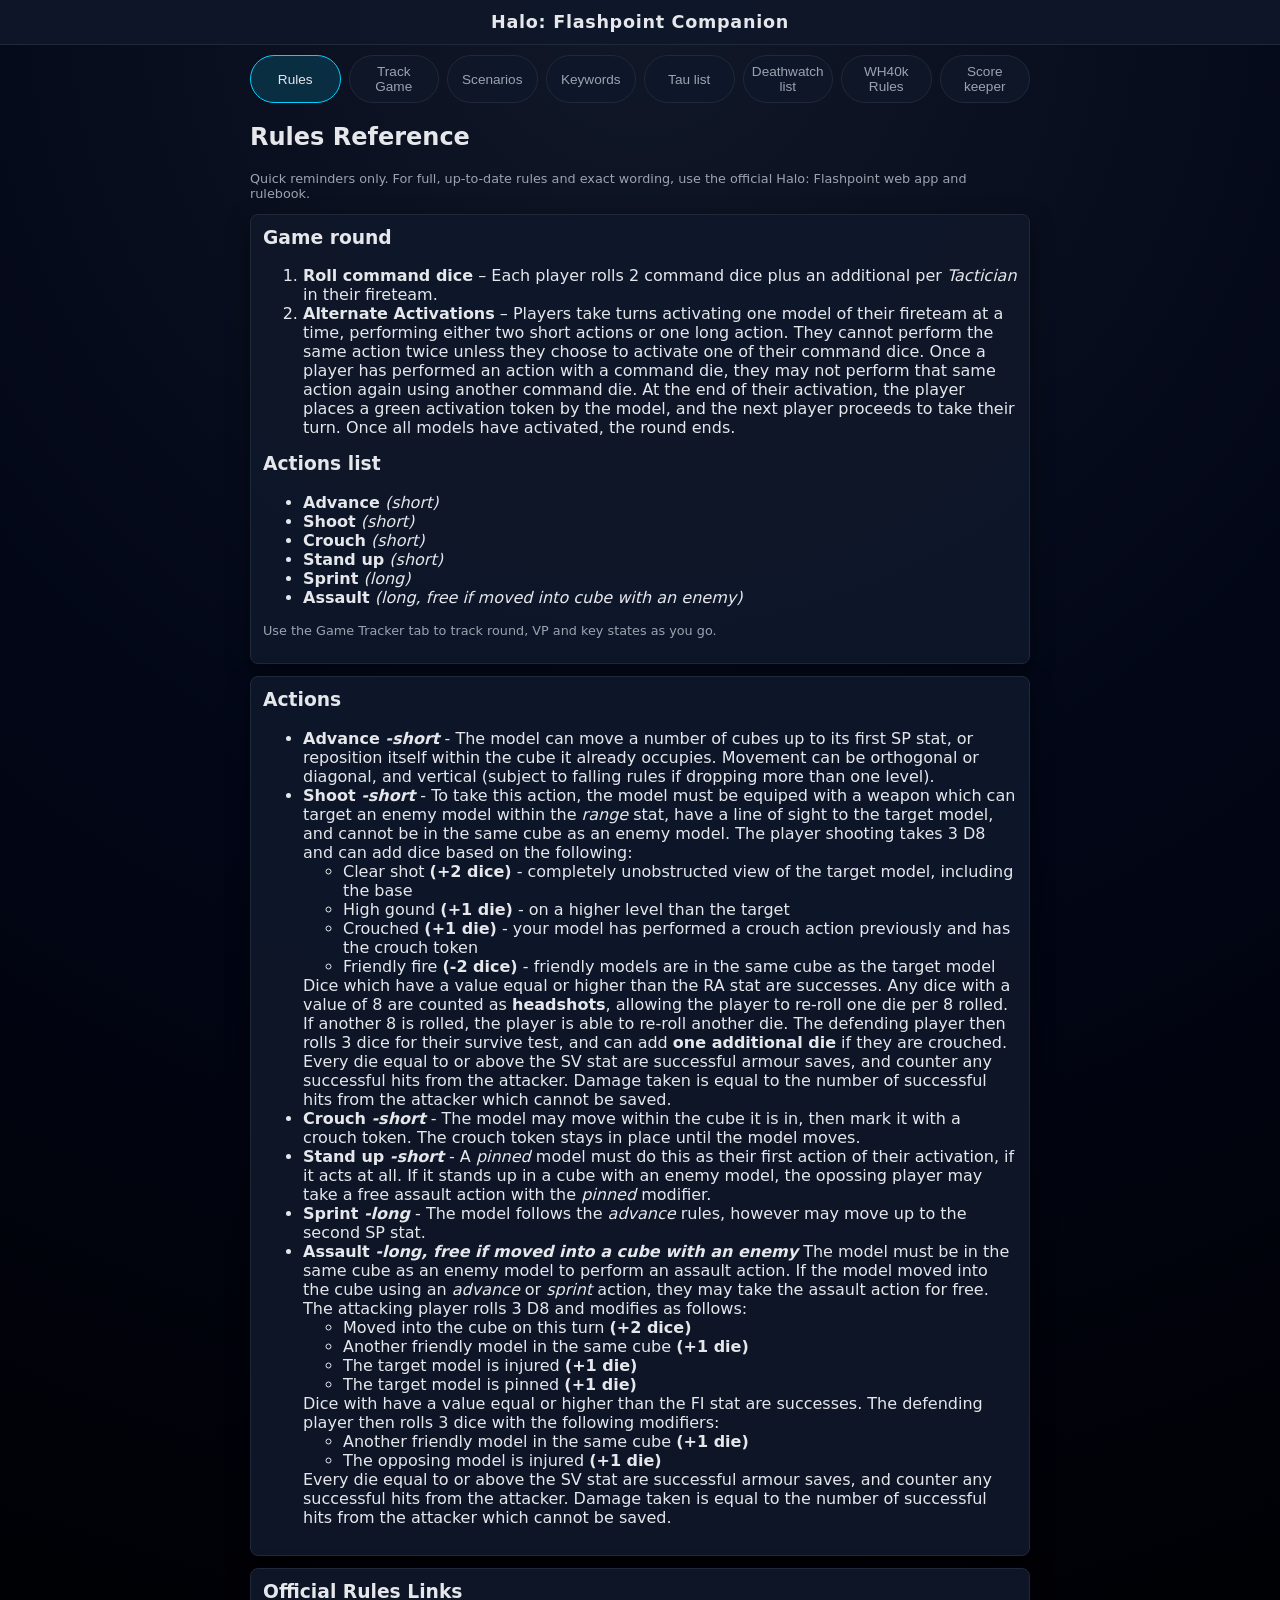
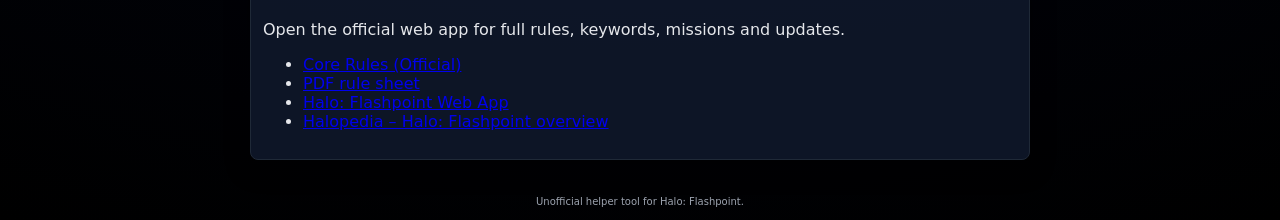
==== commit 9ff1ad19: "Updated index to include scorekeeper" ====
--- a/index.html
+++ b/index.html
@@ -28,6 +28,7 @@
       <button class="tab" onclick="window.location.href='warhammer/tau-list.html'">Tau list</button>
       <button class="tab" onclick="window.location.href='warhammer/deathwatch-list.html'">Deathwatch list</button>
       <button class="tab" onclick="window.location.href='warhammer/wh40k-rules.html'">WH40k Rules</button>
+      <button class="tab" onclick="window.location.href='utilities/scorekeeper.html'">Score keeper</button>
     </nav>
 
     <!-- Rules tab -->
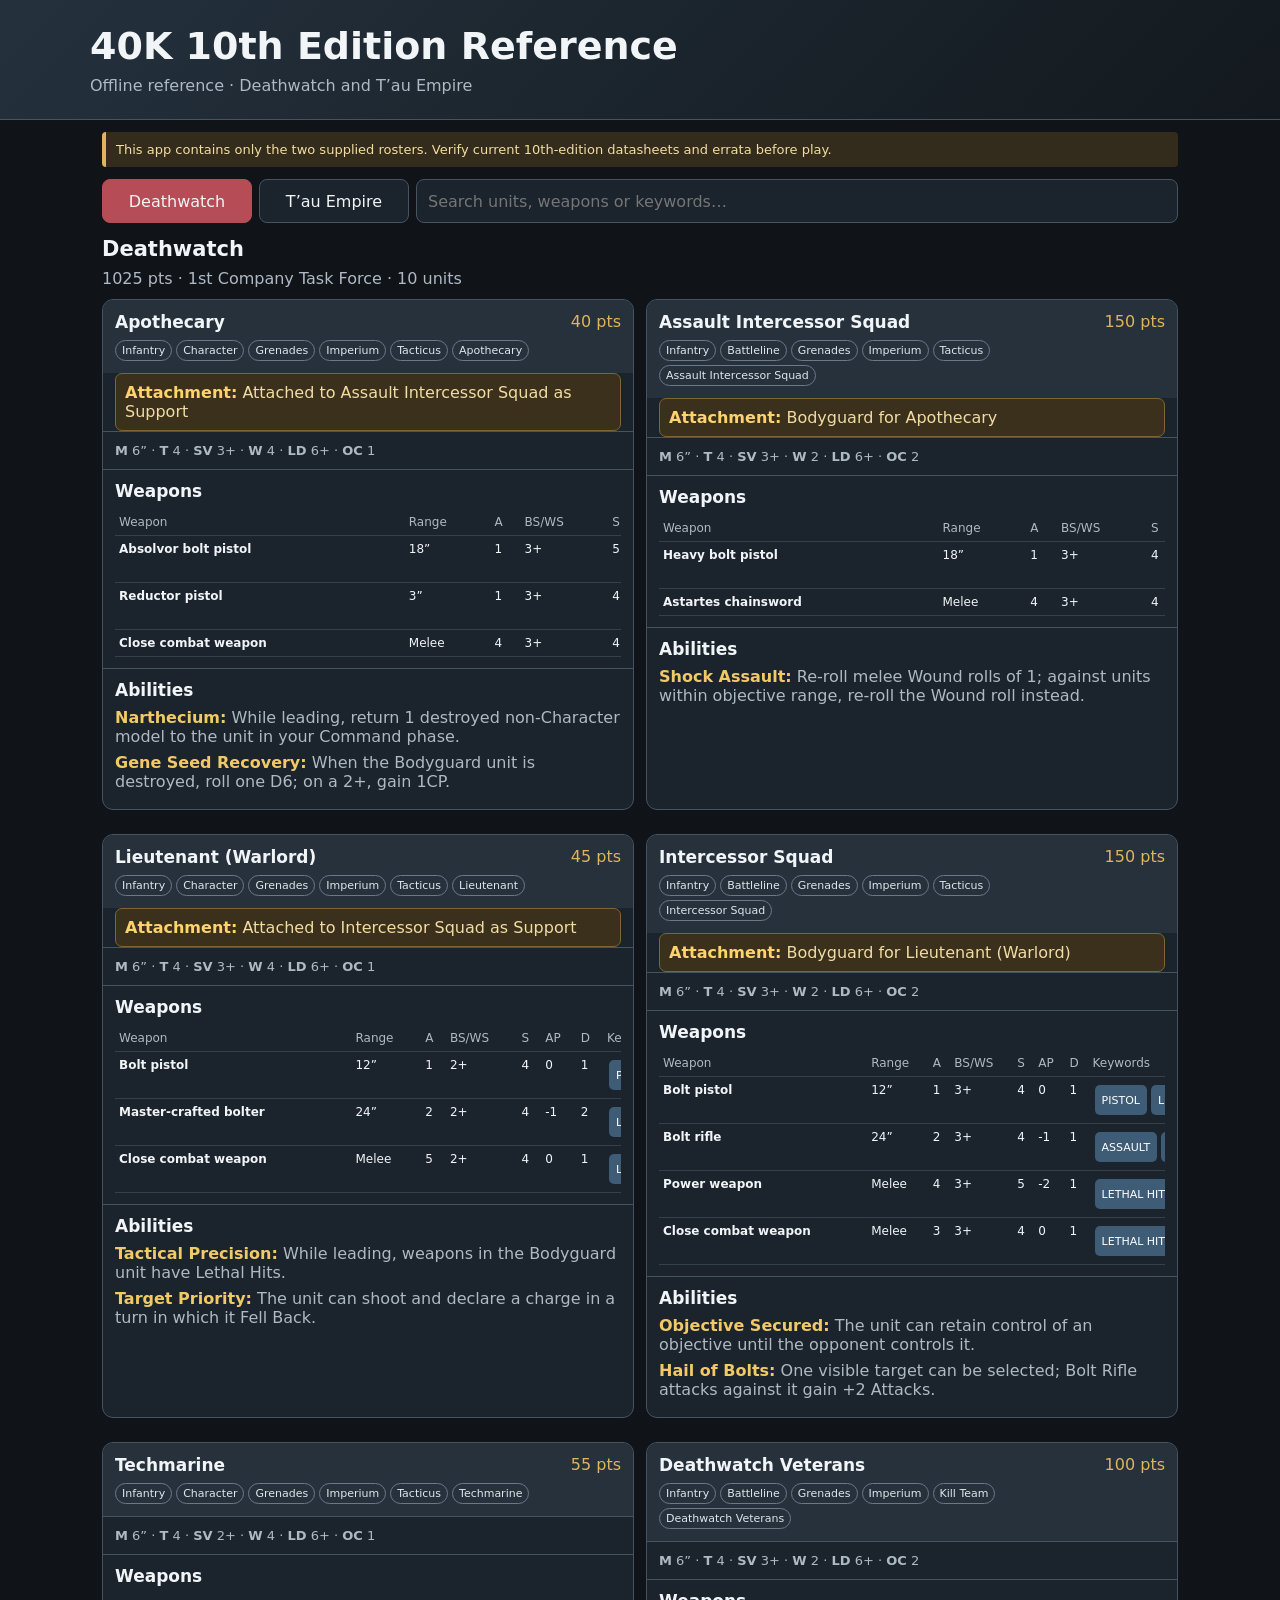
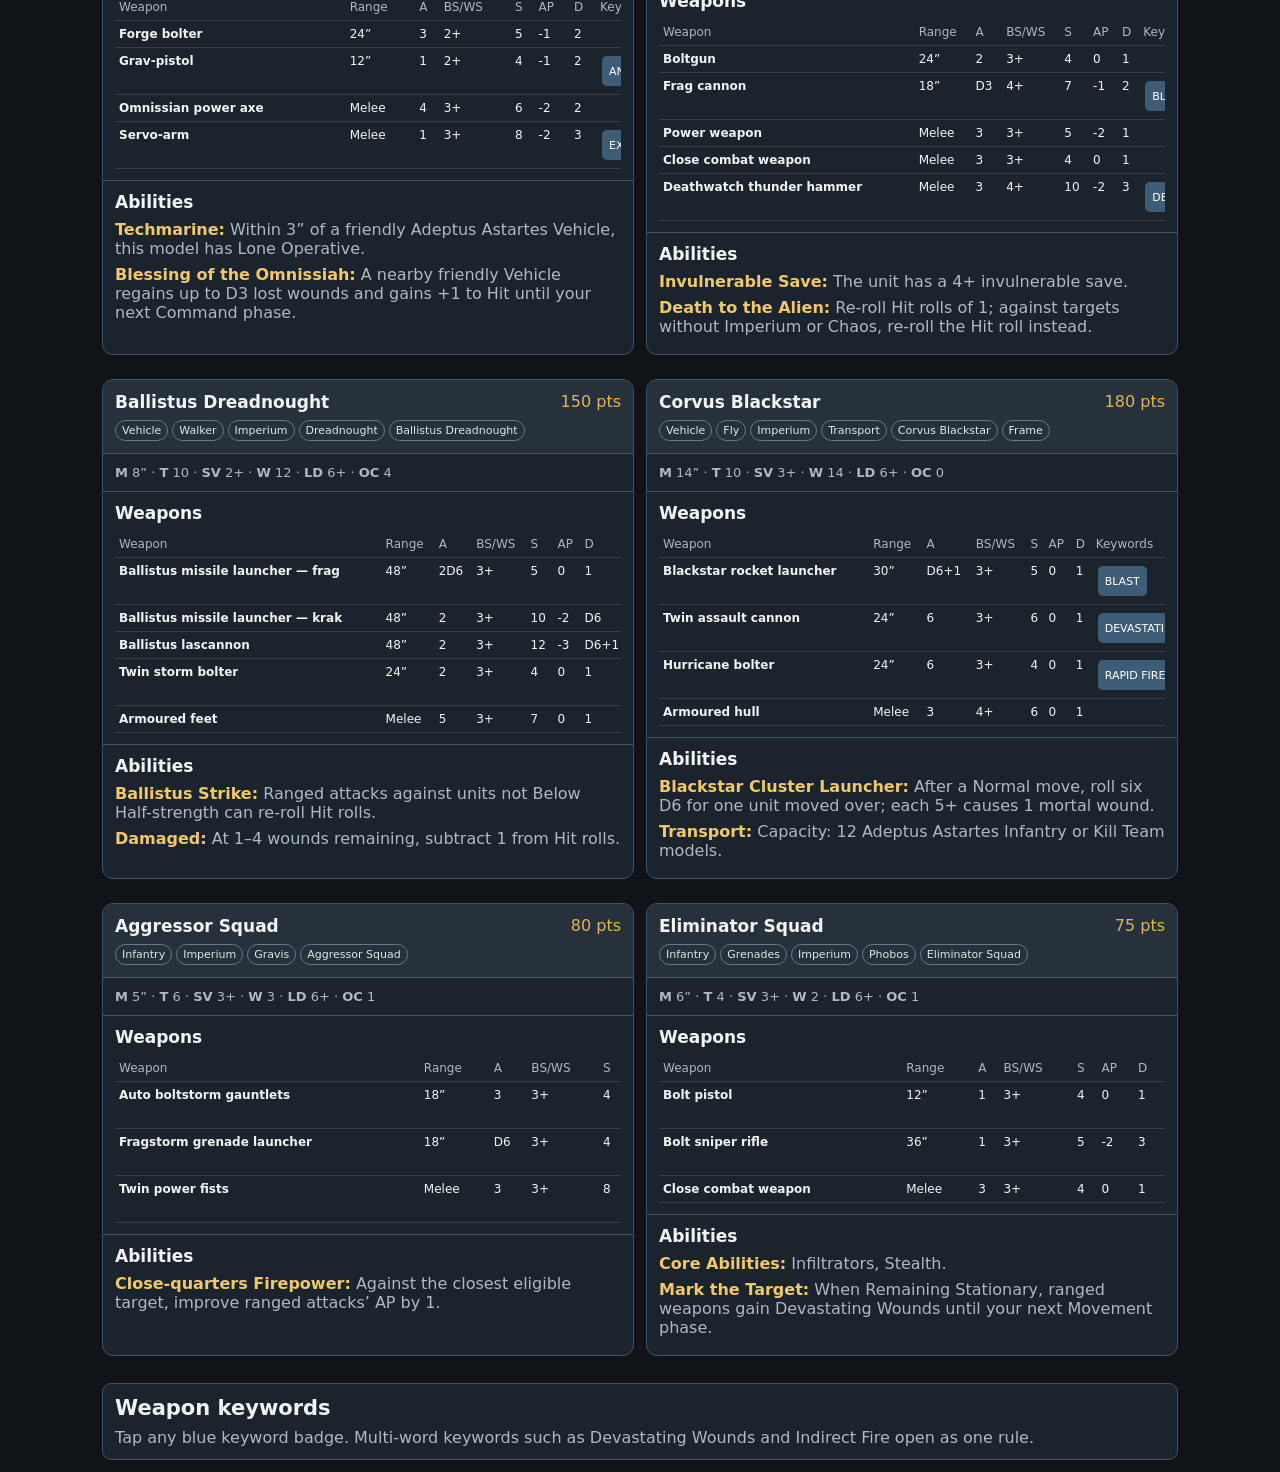
==== commit 0ca0a4bd: "Add files via upload" ====
--- a/index.html
+++ b/index.html
@@ -1,275 +1,8 @@
-<!DOCTYPE html>
-<html lang="en">
-<head>
-  <meta charset="UTF-8" />
-  <title>Halo: Flashpoint Companion</title>
-  <meta name="viewport" content="width=device-width, initial-scale=1.0" />
-
-  <!-- PWA manifest -->
-  <link rel="manifest" href="manifest.json" />
-  <meta name="theme-color" content="#020617" />
-
-  <!-- iOS-ish support -->
-  <link rel="apple-touch-icon" href="icons/icon-192.png" />
-
-  <link rel="stylesheet" href="style.css" />
-</head>
-<body>
-  <header class="topbar">
-    <h1>Halo: Flashpoint Companion</h1>
-  </header>
-
-  <main>
-    <nav class="tabs">
-      <button data-tab="rules" class="tab active">Rules</button>
-      <button data-tab="tracker" class="tab">Track Game</button>
-      <button data-tab="scenarios" class="tab">Scenarios</button>
-      <button data-tab="keywords" class="tab">Keywords</button>
-      <button class="tab" onclick="window.location.href='warhammer/tau-list.html'">Tau list</button>
-      <button class="tab" onclick="window.location.href='warhammer/deathwatch-list.html'">Deathwatch list</button>
-      <button class="tab" onclick="window.location.href='warhammer/wh40k-rules.html'">WH40k Rules</button>
-      <button class="tab" onclick="window.location.href='utilities/scorekeeper.html'">Score keeper</button>
-    </nav>
-
-    <!-- Rules tab -->
-    <section id="tab-rules" class="tab-content active">
-      <h2>Rules Reference</h2>
-      <p class="hint">
-        Quick reminders only. For full, up-to-date rules and exact wording, use the official Halo: Flashpoint web app and rulebook.
-      </p>
-
-      <div class="card">
-        <h3>Game round</h3>
-        <ol>
-          <li><strong>Roll command dice</strong> – Each player rolls 2 command dice plus an additional per <i>Tactician</i> in their fireteam.</li>
-          <li><strong>Alternate Activations</strong> – Players take turns activating one model of their fireteam at a time, performing either two short actions or one long action. They cannot perform the same action twice unless they choose to activate one of their command dice. Once a player has performed an action with a command die, they may not perform that same action again using another command die. At the end of their activation, the player places a green activation token by the model, and the next player proceeds to take their turn. Once all models have activated, the round ends.</li>
-        </ol>
-        <h3>Actions list</h3>
-        <ul>
-          <li><strong>Advance</strong> <i>(short)</i></li>
-          <li><strong>Shoot</strong> <i>(short)</i></li>
-          <li><strong>Crouch</strong> <i>(short)</i></li>
-          <li><strong>Stand up</strong> <i>(short)</i></li>
-          <li><strong>Sprint</strong> <i>(long)</i></li>
-          <li><strong>Assault</strong> <i>(long, free if moved into cube with an enemy)</i></li>
-
-        </ul>
-        <p class="hint">
-          Use the Game Tracker tab to track round, VP and key states as you go.
-        </p>
-      </div>
-
-      <div class="card">
-        <h3>Actions</h3>
-        <ul>
-          <li><strong>Advance <i>-short</i></strong> - The model can move a number of cubes up to its first SP stat, or reposition itself within the cube it already occupies. Movement can be orthogonal or diagonal, and vertical (subject to falling rules if dropping more than one level).</li>
-          <li><strong>Shoot <i>-short</i></strong> - To take this action, the model must be equiped with a weapon which can target an enemy model within the <i>range</i> stat, have a line of sight to the target model, and cannot be in the same cube as an enemy model. The player shooting takes 3 D8 and can add dice based on the following:
-          <ul>
-            <li>Clear shot <strong> (+2 dice)</strong> - completely unobstructed view of the target model, including the base</li>
-            <li>High gound <strong> (+1 die)</strong> - on a higher level than the target</li>
-            <li>Crouched <strong> (+1 die)</strong> - your model has performed a crouch action previously and has the crouch token</li>
-            <li>Friendly fire <strong> (-2 dice)</strong> - friendly models are in the same cube as the target model</li>
-          </ul>
-          Dice which have a value equal or higher than the RA stat are successes.
-          Any dice with a value of 8 are counted as <strong>headshots</strong>, allowing the player to re-roll one die per 8 rolled. If another 8 is rolled, the player is able to re-roll another die.
-
-          The defending player then rolls 3 dice for their survive test, and can add <strong>one additional die</strong> if they are crouched. Every die equal to or above the SV stat are successful armour saves, and counter any successful hits from the attacker. Damage taken is equal to the number of successful hits from the attacker which cannot be saved. </li>
-          <li><strong>Crouch <i>-short</i></strong> - The model may move within the cube it is in, then mark it with a crouch token. The crouch token stays in place until the model moves.</li>
-          <li><strong>Stand up <i>-short</i></strong> - A <i>pinned</i> model must do this as their first action of their activation, if it acts at all. If it stands up in a cube with an enemy model, the opossing player may take a free assault action with the <i>pinned</i> modifier.</li>
-          <li><strong>Sprint <i>-long</i></strong> - The model follows the <i>advance</i> rules, however may move up to the second SP stat. </li>
-          <li><strong>Assault <i>-long, free if moved into a cube with an enemy</i></strong> The model must be in the same cube as an enemy model to perform an assault action. If the model moved into the cube using an <i>advance</i> or <i>sprint</i> action, they may take the assault action for free. The attacking player rolls 3 D8 and modifies as follows:
-          <ul>
-            <li>Moved into the cube on this turn <strong>(+2 dice)</strong></li>
-            <li>Another friendly model in the same cube <strong>(+1 die)</strong></li>
-            <li>The target model is injured <strong>(+1 die)</strong></li>
-            <li>The target model is pinned <strong>(+1 die)</strong></li>
-          </ul>
-          Dice with have a value equal or higher than the FI stat are successes. 
-          The defending player then rolls 3 dice with the following modifiers:
-          <ul>
-            <li>Another friendly model in the same cube <strong>(+1 die)</strong></li>
-            <li>The opposing model is injured <strong>(+1 die)</strong></li>
-          </ul>
-          Every die equal to or above the SV stat are successful armour saves, and counter any successful hits from the attacker. Damage taken is equal to the number of successful hits from the attacker which cannot be saved. </li>
-        </ul>
-      </div>
-
-      <div class="card">
-        <h3>Official Rules Links</h3>
-        <p>
-          Open the official web app for full rules, keywords, missions and updates.
-        </p>
-        <ul>
-          <li>
-            <a href="https://haloflashpoint.manticgames.com/the-app/halo-flashpoint-rules/" target="_blank" rel="noopener">
-              Core Rules (Official)
-            </a>
-          </li>
-          <li>
-            <a href="https://www.orderofgamers.com/downloads/HaloFlashpoint_v2.3.pdf" target="_blank" rel="noopener">
-              PDF rule sheet
-            </a>
-          </li>
-          <li>
-            <a href="https://haloflashpoint.manticgames.com/the-app/" target="_blank" rel="noopener">
-              Halo: Flashpoint Web App
-            </a>
-          </li>
-          <li>
-            <a href="https://www.halopedia.org/Halo:_Flashpoint" target="_blank" rel="noopener">
-              Halopedia – Halo: Flashpoint overview
-            </a>
-          </li>
-        </ul>
-      </div>
-    </section>
-
-    <!-- Tracker tab -->
-    <section id="tab-tracker" class="tab-content">
-      <h2>Game Tracker</h2>
-      <form id="game-meta" class="card">
-        <div class="field-row">
-          <label>Player 1</label>
-          <input type="text" id="p1-name" placeholder="Player 1" />
-        </div>
-        <div class="field-row">
-          <label>Player 2</label>
-          <input type="text" id="p2-name" placeholder="Player 2" />
-        </div>
-        <div class="field-row">
-          <label>Mission</label>
-          <input type="text" id="mission" placeholder="Mission name" />
-        </div>
-        <button type="button" id="save-meta">Save Details</button>
-      </form>
-
-      <section class="card scoreboard">
-        <div class="round-counter">
-          <h3>Round</h3>
-          <div class="counter-display">
-            <button type="button" data-action="round-dec">−</button>
-            <span id="round-value">1</span>
-            <button type="button" data-action="round-inc">+</button>
-          </div>
-        </div>
-
-        <div class="scores">
-          <div class="score-block">
-            <h3 id="p1-label">Player 1</h3>
-            <div class="counter-display">
-              <button type="button" data-action="p1-dec">−</button>
-              <span id="p1-score">0</span>
-              <button type="button" data-action="p1-inc">+</button>
-            </div>
-          </div>
-          <div class="score-block">
-            <h3 id="p2-label">Player 2</h3>
-            <div class="counter-display">
-              <button type="button" data-action="p2-dec">−</button>
-              <span id="p2-score">0</span>
-              <button type="button" data-action="p2-inc">+</button>
-            </div>
-          </div>
-        </div>
-        <button type="button" id="reset-game" class="danger">Reset Game</button>
-      </section>
-
-      <section class="card">
-        <h3>States</h3>
-        <p class="hint">
-          Use these toggles during a round (for example, to mark activated fireteams, objectives held, special conditions).
-        </p>
-        <div id="state-list" class="state-list">
-          <!-- Items added here -->
-        </div>
-        <div class="field-row">
-          <input type="text" id="new-state-name" placeholder="Add state (e.g. P1 Objective A)" />
-          <button type="button" id="add-state">Add</button>
-        </div>
-        <button type="button" id="clear-states">Clear All States</button>
-      </section>
-    </section>
-
-    <!-- Scenarios tab -->
-    <section id="tab-scenarios" class="tab-content">
-      <h2>Scenarios & Notes</h2>
-      <p class="hint">
-        Keep short notes for your favourite missions or custom modes.[web:27][web:29]
-      </p>
-
-      <section class="card">
-        <h3>Scenario List</h3>
-        <ul id="scenario-list" class="scenario-list">
-          <!-- filled from JS -->
-        </ul>
-        <div class="field-row">
-          <input type="text" id="new-scenario-name" placeholder="Scenario name" />
-          <button type="button" id="add-scenario">Add</button>
-        </div>
-      </section>
-
-      <section class="card">
-        <h3>Scenario Notes</h3>
-        <select id="scenario-select"></select>
-        <textarea id="scenario-notes" rows="6" placeholder="Deployment, objectives, special rules, etc."></textarea>
-        <button type="button" id="save-scenario-notes">Save Notes</button>
-      </section>
-    </section>
-
-    <!-- Keywords tab -->
-    <section id="tab-keywords" class="tab-content">
-      <h2>Keyword Quick Reference</h2>
-      <p class="hint">
-        Short reminders only; always check the official rules if there is any doubt.[web:16][web:35][web:36]
-      </p>
-
-      <div class="card">
-        <h3>Common Keywords (examples)</h3>
-        <dl class="keyword-list">
-          <dt>Explosive / Grenade</dt>
-          <dd>Often trigger additional tests (for example, Frag (n)) after a hit; nearby models may make Survive tests with limited modifiers or rerolls.[web:16][web:36][web:44]</dd>
-
-          <dt>Frag (n)</dt>
-          <dd>After a successful hit, roll (n) dice for attack strength, then models in the target area make Survive tests; damage is based on the difference in successes.[web:16][web:36][web:44]</dd>
-
-          <dt>High Ground</dt>
-          <dd>Attacker in an elevated cube typically gains an extra die to Ranged tests against lower targets.[web:16][web:37][web:42]</dd>
-
-          <dt>Cover</dt>
-          <dd>Target obscured by terrain/models gains a defensive benefit; may add dice to Survive tests or cancel attack successes.[web:16][web:37][web:42]</dd>
-
-          <dt>Crouch / Defensive Posture</dt>
-          <dd>Grants a defensive bonus, often via extra Survive dice or modifiers when the model is shot at.[web:16][web:43]</dd>
-
-          <dt>Melee / Brawler‑style keywords</dt>
-          <dd>Provide bonuses in Fight tests, sometimes based on friendly models in the same cube or weapon traits.[web:16][web:35][web:41]</dd>
-        </dl>
-      </div>
-
-      <div class="card">
-        <h3>Your Own Keywords</h3>
-        <p class="hint">
-          Use this space for house rules or reminders specific to your group.
-        </p>
-        <textarea id="custom-keywords" rows="8" placeholder="Add your own keyword reminders here (e.g. faction traits, house rules)."></textarea>
-        <button type="button" id="save-custom-keywords">Save Notes</button>
-      </div>
-    </section>
-  </main>
-
-  <footer>
-    <small>Unofficial helper tool for Halo: Flashpoint.</small>
-  </footer>
-
-  <script src="app.js"></script>
-
-  <script>
-    if ('serviceWorker' in navigator) {
-      window.addEventListener('load', () => {
-        navigator.serviceWorker.register('service-worker.js')
-          .catch(err => console.error('SW registration failed', err));
-      });
-    }
-  </script>
-</body>
-</html>+<!doctype html><html lang="en"><head><meta charset="utf-8"><meta name="viewport" content="width=device-width,initial-scale=1,viewport-fit=cover"><title>40K 10th Edition Reference</title><style>
+:root{--bg:#101419;--panel:#1b232c;--panel2:#26313c;--line:#465461;--txt:#f2f5f7;--muted:#aeb9c4;--gold:#e0b45c}*{box-sizing:border-box}html,body{margin:0;min-height:100%;background:var(--bg);color:var(--txt);font:16px system-ui,-apple-system,BlinkMacSystemFont,"Segoe UI",sans-serif;overflow-x:hidden}header{padding:18px 14px;background:linear-gradient(135deg,#24313d,#13191e);border-bottom:1px solid var(--line)}main{max-width:1100px;margin:auto;padding:12px}h1,h2,h3{margin:0 0 8px}h1{font-size:clamp(25px,7vw,38px)}h2{font-size:21px}h3{font-size:17px}.muted,.small{color:var(--muted)}.notice{font-size:13px;background:#332b1b;color:#f2dda5;border-left:4px solid var(--gold);padding:10px;margin-bottom:12px;border-radius:4px}.toolbar{display:grid;grid-template-columns:1fr 1fr;gap:7px;margin-bottom:14px;position:sticky;top:0;z-index:3;background:var(--bg);padding:6px 0}.toolbar input{grid-column:1/-1}.toolbar button,.toolbar input{min-height:44px;font:inherit;color:var(--txt);background:var(--panel);border:1px solid var(--line);border-radius:8px;padding:9px 11px}.toolbar button{cursor:pointer}.toolbar button.active{background:#b64d56;border-color:#b64d56}.army{display:none}.army.active{display:block}.armyhead{margin-bottom:11px}.grid{display:grid;grid-template-columns:repeat(auto-fit,minmax(320px,1fr));gap:12px}.card{background:var(--panel);border:1px solid var(--line);border-radius:11px;overflow:hidden;margin-bottom:12px}.cardhead{background:var(--panel2);padding:12px;display:flex;justify-content:space-between;gap:8px}.points{color:var(--gold);white-space:nowrap}.chips{display:flex;gap:4px;flex-wrap:wrap}.chip{font-size:11px;border:1px solid #6a7986;padding:3px 6px;border-radius:99px;color:#dce6ec}.attach{margin:0 12px;padding:9px;background:#3b301b;border:1px solid #7e6630;border-radius:7px;color:#f1dca3}.attach b{color:#ffd36c}.section{border-top:1px solid var(--line);padding:11px 12px}.stats{font-size:13px;color:var(--muted)}.tablewrap{width:100%;overflow-x:auto;-webkit-overflow-scrolling:touch}table{border-collapse:collapse;min-width:720px;width:100%;font-size:12px}th,td{padding:6px 4px;text-align:left;vertical-align:top;border-bottom:1px solid #34414d}th{color:var(--muted);font-weight:500}.wname{font-weight:600}.key{font:inherit;font-size:11px;min-height:30px;padding:5px 7px;margin:2px;background:#3e5c75;border:0;border-radius:5px;color:#fff;cursor:pointer;touch-action:manipulation}.key:focus,.key:hover{outline:2px solid var(--gold)}.ability{margin:7px 0}.ability b{color:#f1c967}.rules{background:var(--panel);border:1px solid var(--line);padding:12px;border-radius:9px;margin-top:15px}.modal{display:none;position:fixed;inset:0;background:#000b;z-index:20;padding:10px;align-items:flex-end;justify-content:center}.modal.open{display:flex}.modalbox{width:min(520px,100%);max-height:75vh;overflow:auto;background:var(--panel2);border:1px solid var(--line);border-radius:14px 14px 8px 8px;padding:16px;-webkit-overflow-scrolling:touch}.close{float:right;background:transparent;border:0;color:#fff;font-size:27px;min-width:42px;min-height:42px;cursor:pointer}.modalbox h3{padding-right:40px}@media(min-width:700px){header{padding:24px max(14px,calc((100% - 1100px)/2))}.toolbar{display:flex;position:static;background:none;padding:0}.toolbar input{flex:1;min-width:220px}.toolbar button{flex:0 0 150px}.modal{align-items:center}.modalbox{border-radius:12px;max-height:80vh}.grid{grid-template-columns:repeat(auto-fit,minmax(390px,1fr))}}
+</style></head><body><header><h1>40K 10th Edition Reference</h1><div class="muted">Offline reference · Deathwatch and T’au Empire</div></header><main><div class="notice">This app contains only the two supplied rosters. Verify current 10th-edition datasheets and errata before play.</div><div class="toolbar"><button class="tab active" data-target="dw">Deathwatch</button><button class="tab" data-target="tau">T’au Empire</button><input id="search" autocomplete="off" placeholder="Search units, weapons or keywords…"></div><section id="dw" class="army active"></section><section id="tau" class="army"></section><div class="rules"><h2>Weapon keywords</h2><div class="small">Tap any blue keyword badge. Multi-word keywords such as Devastating Wounds and Indirect Fire open as one rule.</div></div></main><div id="modal" class="modal" role="dialog" aria-modal="true"><div class="modalbox"><button class="close" aria-label="Close">×</button><h3 id="modalTitle"></h3><div id="modalBody" class="small"></div></div></div><script>
+const R={"ASSAULT":"The bearer can shoot after Advancing, with the relevant Hit-roll penalty unless another rule changes it.","BLAST":"Add 1 to Attacks for every five models in the target unit, rounding down. Blast weapons cannot target units within Engagement Range of a friendly unit.","DEVASTATING WOUNDS":"Critical Wounds inflict mortal wounds equal to the weapon’s Damage characteristic instead of normal damage.","HEAVY":"Add 1 to Hit rolls if the bearer’s unit Remained Stationary this turn.","HAZARDOUS":"After the unit has shot or fought, resolve the weapon’s Hazardous test. A failed test can injure or destroy the bearer under the Core Rules.","INDIRECT FIRE":"The weapon can target units not visible to the attacking model, subject to the restrictions and penalties in the Core Rules.","LETHAL HITS":"Critical Hits automatically wound the target.","PISTOL":"The weapon can be used while the bearer’s unit is within Engagement Range, subject to the Pistol restrictions.","PRECISION":"Under the relevant conditions, attacks can be allocated to Character models in attached units.","RAPID FIRE":"The number gives additional attacks when targeting a unit within half range.","TWIN-LINKED":"Re-roll Wound rolls for attacks made with this weapon.","ONE SHOT":"Each weapon can be used only once per battle.","TORRENT":"Automatically hits the target; no Hit roll is made.","IGNORES COVER":"The target does not receive the Benefit of Cover against the attack.","ANTI-VEHICLE":"The stated number is the result needed for a Critical Wound against the matching target keyword.","EXTRA ATTACKS":"The bearer makes the stated attacks in addition to its normal attacks."};
+const A={"Apothecary":"Attached to Assault Intercessor Squad as Support","Assault Intercessor Squad":"Bodyguard for Apothecary","Lieutenant (Warlord)":"Attached to Intercessor Squad as Support","Intercessor Squad":"Bodyguard for Lieutenant (Warlord)","Commander Farsight (Warlord)":"Attached to Crisis Fireknife Battlesuits as Leader","Crisis Fireknife Battlesuits":"Bodyguard for Commander Farsight (Warlord)","Commander in Coldstar Battlesuit":"Attached to Crisis Starscythe Battlesuits as Leader","Crisis Starscythe Battlesuits":"Bodyguard for Commander in Coldstar Battlesuit"};
+const DW=[['Apothecary',40,['6','4','3+','4','6+','1'],'Infantry, Character, Grenades, Imperium, Tacticus, Apothecary',[['Absolvor bolt pistol','18','1','3+','5','-1','2','PISTOL'],['Reductor pistol','3','1','3+','4','-4','2','PISTOL'],['Close combat weapon','Melee','4','3+','4','0','1','']],[['Narthecium','While leading, return 1 destroyed non-Character model to the unit in your Command phase.'],['Gene Seed Recovery','When the Bodyguard unit is destroyed, roll one D6; on a 2+, gain 1CP.']]],['Assault Intercessor Squad',150,['6','4','3+','2','6+','2'],'Infantry, Battleline, Grenades, Imperium, Tacticus, Assault Intercessor Squad',[['Heavy bolt pistol','18','1','3+','4','-1','1','PISTOL'],['Astartes chainsword','Melee','4','3+','4','-1','1','']],[['Shock Assault','Re-roll melee Wound rolls of 1; against units within objective range, re-roll the Wound roll instead.']]],['Lieutenant (Warlord)',45,['6','4','3+','4','6+','1'],'Infantry, Character, Grenades, Imperium, Tacticus, Lieutenant',[['Bolt pistol','12','1','2+','4','0','1','PISTOL, LETHAL HITS'],['Master-crafted bolter','24','2','2+','4','-1','2','LETHAL HITS'],['Close combat weapon','Melee','5','2+','4','0','1','LETHAL HITS']],[['Tactical Precision','While leading, weapons in the Bodyguard unit have Lethal Hits.'],['Target Priority','The unit can shoot and declare a charge in a turn in which it Fell Back.']]],['Intercessor Squad',150,['6','4','3+','2','6+','2'],'Infantry, Battleline, Grenades, Imperium, Tacticus, Intercessor Squad',[['Bolt pistol','12','1','3+','4','0','1','PISTOL, LETHAL HITS'],['Bolt rifle','24','2','3+','4','-1','1','ASSAULT, HEAVY, LETHAL HITS'],['Power weapon','Melee','4','3+','5','-2','1','LETHAL HITS'],['Close combat weapon','Melee','3','3+','4','0','1','LETHAL HITS']],[['Objective Secured','The unit can retain control of an objective until the opponent controls it.'],['Hail of Bolts','One visible target can be selected; Bolt Rifle attacks against it gain +2 Attacks.']]],['Techmarine',55,['6','4','2+','4','6+','1'],'Infantry, Character, Grenades, Imperium, Tacticus, Techmarine',[['Forge bolter','24','3','2+','5','-1','2',''],['Grav-pistol','12','1','2+','4','-1','2','ANTI-VEHICLE, PISTOL'],['Omnissian power axe','Melee','4','3+','6','-2','2',''],['Servo-arm','Melee','1','3+','8','-2','3','EXTRA ATTACKS']],[['Techmarine','Within 3” of a friendly Adeptus Astartes Vehicle, this model has Lone Operative.'],['Blessing of the Omnissiah','A nearby friendly Vehicle regains up to D3 lost wounds and gains +1 to Hit until your next Command phase.']]],['Deathwatch Veterans',100,['6','4','3+','2','6+','2'],'Infantry, Battleline, Grenades, Imperium, Kill Team, Deathwatch Veterans',[['Boltgun','24','2','3+','4','0','1',''],['Frag cannon','18','D3','4+','7','-1','2','BLAST, HEAVY, RAPID FIRE'],['Power weapon','Melee','3','3+','5','-2','1',''],['Close combat weapon','Melee','3','3+','4','0','1',''],['Deathwatch thunder hammer','Melee','3','4+','10','-2','3','DEVASTATING WOUNDS']],[['Invulnerable Save','The unit has a 4+ invulnerable save.'],['Death to the Alien','Re-roll Hit rolls of 1; against targets without Imperium or Chaos, re-roll the Hit roll instead.']]],['Ballistus Dreadnought',150,['8','10','2+','12','6+','4'],'Vehicle, Walker, Imperium, Dreadnought, Ballistus Dreadnought',[['Ballistus missile launcher — frag','48','2D6','3+','5','0','1','BLAST'],['Ballistus missile launcher — krak','48','2','3+','10','-2','D6',''],['Ballistus lascannon','48','2','3+','12','-3','D6+1',''],['Twin storm bolter','24','2','3+','4','0','1','RAPID FIRE, TWIN-LINKED'],['Armoured feet','Melee','5','3+','7','0','1','']],[['Ballistus Strike','Ranged attacks against units not Below Half-strength can re-roll Hit rolls.'],['Damaged','At 1–4 wounds remaining, subtract 1 from Hit rolls.']]],['Corvus Blackstar',180,['14','10','3+','14','6+','0'],'Vehicle, Fly, Imperium, Transport, Corvus Blackstar, Frame',[['Blackstar rocket launcher','30','D6+1','3+','5','0','1','BLAST'],['Twin assault cannon','24','6','3+','6','0','1','DEVASTATING WOUNDS, TWIN-LINKED'],['Hurricane bolter','24','6','3+','4','0','1','RAPID FIRE, TWIN-LINKED'],['Armoured hull','Melee','3','4+','6','0','1','']],[['Blackstar Cluster Launcher','After a Normal move, roll six D6 for one unit moved over; each 5+ causes 1 mortal wound.'],['Transport','Capacity: 12 Adeptus Astartes Infantry or Kill Team models.']]],['Aggressor Squad',80,['5','6','3+','3','6+','1'],'Infantry, Imperium, Gravis, Aggressor Squad',[['Auto boltstorm gauntlets','18','3','3+','4','0','1','TWIN-LINKED'],['Fragstorm grenade launcher','18','D6','3+','4','0','1','BLAST'],['Twin power fists','Melee','3','3+','8','-2','2','TWIN-LINKED']],[['Close-quarters Firepower','Against the closest eligible target, improve ranged attacks’ AP by 1.']]],['Eliminator Squad',75,['6','4','3+','2','6+','1'],'Infantry, Grenades, Imperium, Phobos, Eliminator Squad',[['Bolt pistol','12','1','3+','4','0','1','PISTOL'],['Bolt sniper rifle','36','1','3+','5','-2','3','HEAVY, PRECISION'],['Close combat weapon','Melee','3','3+','4','0','1','']],[['Core Abilities','Infiltrators, Stealth.'],['Mark the Target','When Remaining Stationary, ranged weapons gain Devastating Wounds until your next Movement phase.']]]];
+const TAU=[['Cadre Fireblade',50,['6','3','4+','3','7+','1'],'Infantry, Character, Grenades, Cadre Fireblade',[['Fireblade pulse rifle','30','2','3+','5','0','2','RAPID FIRE']],[['Volley Fire','While leading, ranged weapons in the Bodyguard unit gain +1 Attack.'],['Crack Shot','Critical Wounds improve this model’s attack AP to -3.']]],['Breacher Team',90,['6','3','4+','1/2','7+','2'],'Infantry, Battleline, Grenades, Markerlight, Fire Warrior, Breacher Team',[['Support turret','30','3','5+','5','0','1','INDIRECT FIRE, TWIN-LINKED'],['Pulse blaster','10','3','3+','6','-1','1','ASSAULT'],['Pulse pistol','12','2','4+','5','0','1','PISTOL'],['Close combat weapon','Melee','1','5+','3','0','1','']],[['Guardian Drone','Ranged attacks targeting the unit subtract 1 from the Wound roll.'],['Breach and Clear','Against enemies within objective range, re-roll Wound rolls for ranged attacks.'],['DS8 Support Turret','If the unit Remains Stationary, the Shas’ui gains the support turret weapon.']]],['Commander Farsight (Warlord)',70,['10','5','2+','8','6+','2'],'Vehicle, Walker, Fly, Character, Epic Hero, Battlesuit, Commander Farsight',[['High-intensity plasma rifle','24','2','2+','8','-3','3',''],['Dawn Blade — strike','Melee','4','2+','10','-2','3',''],['Dawn Blade — sweep','Melee','8','2+','6','-1','1','']],[['Way of the Short Blade','While leading, attacks targeting enemies within 9” add 1 to Wound rolls.'],['Puretide’s Teachings','Once per battle round, reduce the CP cost of a Stratagem targeting this unit by 1CP.'],['Invulnerable Save','The unit has a 4+ invulnerable save.']]],['Crisis Fireknife Battlesuits',100,['10','5','3+','4','7+','2'],'Vehicle, Walker, Fly, Battlesuit, Crisis, Fireknife',[['Plasma rifle','18','1','4+','8','-3','3',''],['Missile pod','30','2','4+','7','-1','2',''],['Battlesuit fists','Melee','3','5+','5','0','1','']],[['Fireknife','Re-roll Hit rolls of 1; against units at Starting Strength, re-roll the Hit roll instead.'],['Weapon Support System','Ignore any or all Hit-roll modifiers for ranged attacks.']]],['Commander in Coldstar Battlesuit',95,['12','5','3+','6','7+','2'],'Vehicle, Walker, Fly, Character, Battlesuit, Commander in Coldstar Battlesuit',[['High-output burst cannon','18','8','3+','5','0','1','ASSAULT'],['Battlesuit fists','Melee','3','4+','5','0','1','']],[['Coldstar Commander','While leading, the unit moves 12” and its ranged weapons gain Assault.']]],['Crisis Starscythe Battlesuits',90,['12','5','3+','5','7+','2'],'Vehicle, Walker, Fly, Battlesuit, Crisis, Starscythe',[['Burst cannon','18','4','4+','5','0','1','ASSAULT'],['T’au flamer','12','D6','N/A','4','0','1','IGNORES COVER, TORRENT, ASSAULT'],['Gun drone with twin pulse carbine','20','2','5+','5','0','1','ASSAULT, TWIN-LINKED'],['Battlesuit fists','Melee','3','5+','5','0','1','']],[['Starscythe','Against targets that are not Monsters or Vehicles, improve ranged AP by 1.'],['Battlesuit Support System','The unit is eligible to shoot after Falling Back.'],['Shield Drone','Add 1 to the bearer’s Wounds characteristic.']]],['Strike Team',70,['6','3','4+','1/3','7+','2'],'Infantry, Battleline, Grenades, Markerlight, Fire Warrior, Strike Team',[['Support turret','30','2','5+','5','0','1','INDIRECT FIRE, TWIN-LINKED'],['Pulse pistol','12','1','4+','5','0','1','PISTOL'],['Pulse rifle','30','1','4+','5','0','1','RAPID FIRE'],['Pulse carbine','20','2','4+','5','0','1',''],['Close combat weapon','Melee','1','5+','3','0','1','']],[['Suppression Volley','After shooting, an Infantry unit hit by this unit is suppressed and subtracts 1 from Hit rolls until your next turn.'],['DS8 Support Turret','If the unit Remains Stationary, the Shas’ui gains the support turret weapon.']]],['Devilfish',75,['12','9','3+','13','7+','2'],'Vehicle, Fly, Transport, Dedicated Transport, Devilfish, Frame',[['Accelerator burst cannon','18','4','4+','6','-1','1',''],['Seeker missile','48','1','4+','14','-3','D6+1','ONE SHOT'],['Smart missile system','30','3','4+','5','0','1','INDIRECT FIRE'],['Armoured hull','Melee','3','5+','6','0','1','']],[['Rapid Deployment','Units can disembark after the Transport Advances, but cannot charge that turn.'],['Transport','Capacity: 12 T’au Empire Infantry models; cannot transport Battlesuits, Kroot or Vespid.']]],['Broadside Battlesuits',75,['5','6','2+','9','7+','2'],'Vehicle, Walker, Battlesuit, Broadside',[['Heavy rail rifle','60','2','4+','12','-4','D6+1','HEAVY, DEVASTATING WOUNDS'],['Twin smart missile system','30','4','4+','5','0','1','INDIRECT FIRE, TWIN-LINKED'],['Seeker missile','48','1','4+','14','-3','D6+1','ONE SHOT'],['Gun drone with twin pulse carbine','20','2','5+','5','0','1','ASSAULT, TWIN-LINKED'],['Crushing bulk','Melee','3','5+','6','0','1','']],[['Advanced Armour','Models have Feel No Pain 4+ against mortal wounds.'],['Shield Drone','Add 1 to the bearer’s Wounds characteristic.']]],['Riptide Battlesuit',190,['10','9','2+','14','7+','4'],'Vehicle, Walker, Fly, Battlesuit, Riptide',[['Heavy burst cannon','36','12','4+','6','-1','2',''],['Twin plasma rifle','18','1','4+','8','-3','3','TWIN-LINKED'],['Riptide fists','Melee','6','5+','6','0','2','']],[['Nova Charge','Once per battle, one ranged weapon gains Devastating Wounds for the phase.'],['Invulnerable Save','The unit has a 4+ invulnerable save.'],['Battlesuit Support System','Eligible to shoot after Falling Back.']]],['Pathfinder Team',85,['7','3','4+','1/2','7+','1'],'Infantry, Grenades, Markerlight, Pathfinder Team',[['Pulse pistol','12','1','4+','5','0','1','PISTOL'],['Pulse carbine','26','2','4+','5','0','1',''],['Semi-automatic grenade launcher — EMP','18','1','4+','3','0','1','ANTI-VEHICLE, DEVASTATING WOUNDS'],['Semi-automatic grenade launcher — fusion','18','1','4+','6','-1','3',''],['Ion rifle — standard','30','3','5+','7','-1','1','HEAVY'],['Ion rifle — overcharge','30','3','5+','8','-2','2','HAZARDOUS, HEAVY'],['Close combat weapon','Melee','1','5+','3','0','1','']],[['Scouts 7”','The unit has Scouts 7”.'],['Pulse Accelerator Drone','Add 6” to pulse carbine range in the unit.'],['Marker Drone','The unit has Markerlight and can Observe after Advancing.'],['Target Uploaded','Against the unit’s Spotted target, improve BS by 1 and gain Ignores Cover.']]]];
+function esc(x){return String(x).replace(/[&<>"']/g,c=>({'&':'&amp;','<':'&lt;','>':'&gt;','"':'&quot;',"'":'&#39;'}[c]))}function norm(x){return x.trim().replace(/\s+/g,' ').toUpperCase()}function badges(x){return x.split(',').filter(Boolean).map(k=>{let v=k.trim();return `<button type="button" class="key" data-key="${esc(norm(v))}">${esc(v)}</button>`}).join('')}function card(u){let[n,p,s,kw,w,a]=u;return `<article class="card"><div class="cardhead"><div><h3>${esc(n)}</h3><div class="chips">${kw.split(', ').map(x=>`<span class="chip">${esc(x)}</span>`).join('')}</div></div><div class="points">${p} pts</div></div>${A[n]?`<div class="attach"><b>Attachment:</b> ${esc(A[n])}</div>`:''}<div class="section"><div class="stats"><b>M</b> ${s[0]}” · <b>T</b> ${s[1]} · <b>SV</b> ${s[2]} · <b>W</b> ${s[3]} · <b>LD</b> ${s[4]} · <b>OC</b> ${s[5]}</div></div><div class="section"><h3>Weapons</h3><div class="tablewrap"><table><thead><tr><th>Weapon</th><th>Range</th><th>A</th><th>BS/WS</th><th>S</th><th>AP</th><th>D</th><th>Keywords</th></tr></thead><tbody>${w.map(x=>`<tr><td class="wname">${esc(x[0])}</td><td>${esc(x[1])}${x[1]!=='Melee'?'”':''}</td><td>${esc(x[2])}</td><td>${esc(x[3])}</td><td>${esc(x[4])}</td><td>${esc(x[5])}</td><td>${esc(x[6])}</td><td>${badges(x[7])}</td></tr>`).join('')}</tbody></table></div></div><div class="section"><h3>Abilities</h3>${a.map(x=>`<div class="ability"><b>${esc(x[0])}:</b> <span class="small">${esc(x[1])}</span></div>`).join('')}</div></article>`}function render(){let q=document.getElementById('search').value.toLowerCase();[['dw',DW,'Deathwatch','1025 pts','1st Company Task Force'],['tau',TAU,'T’au Empire','1020 pts','Retaliation Cadre']].forEach(([id,data,n,p,d])=>document.getElementById(id).innerHTML=`<div class="armyhead"><h2>${n}</h2><div class="muted">${p} · ${d} · ${data.length} units</div></div><div class="grid">${data.filter(u=>!q||JSON.stringify(u).toLowerCase().includes(q)).map(card).join('')}</div>`)}document.querySelectorAll('.tab').forEach(b=>b.onclick=()=>{document.querySelectorAll('.tab').forEach(x=>x.classList.remove('active'));b.classList.add('active');document.querySelectorAll('.army').forEach(x=>x.classList.remove('active'));document.getElementById(b.dataset.target).classList.add('active')});document.getElementById('search').oninput=render;function close(){document.getElementById('modal').classList.remove('open')}document.addEventListener('click',e=>{let b=e.target.closest('.key');if(b){let k=norm(b.dataset.key);document.getElementById('modalTitle').textContent=k;document.getElementById('modalBody').textContent=R[k]||'See the relevant 10th-edition datasheet or Core Rules for this keyword.';document.getElementById('modal').classList.add('open');return}if(e.target.closest('.close')||e.target.id==='modal')close()});document.addEventListener('keydown',e=>{if(e.key==='Escape')close()});render();</script></body></html>
